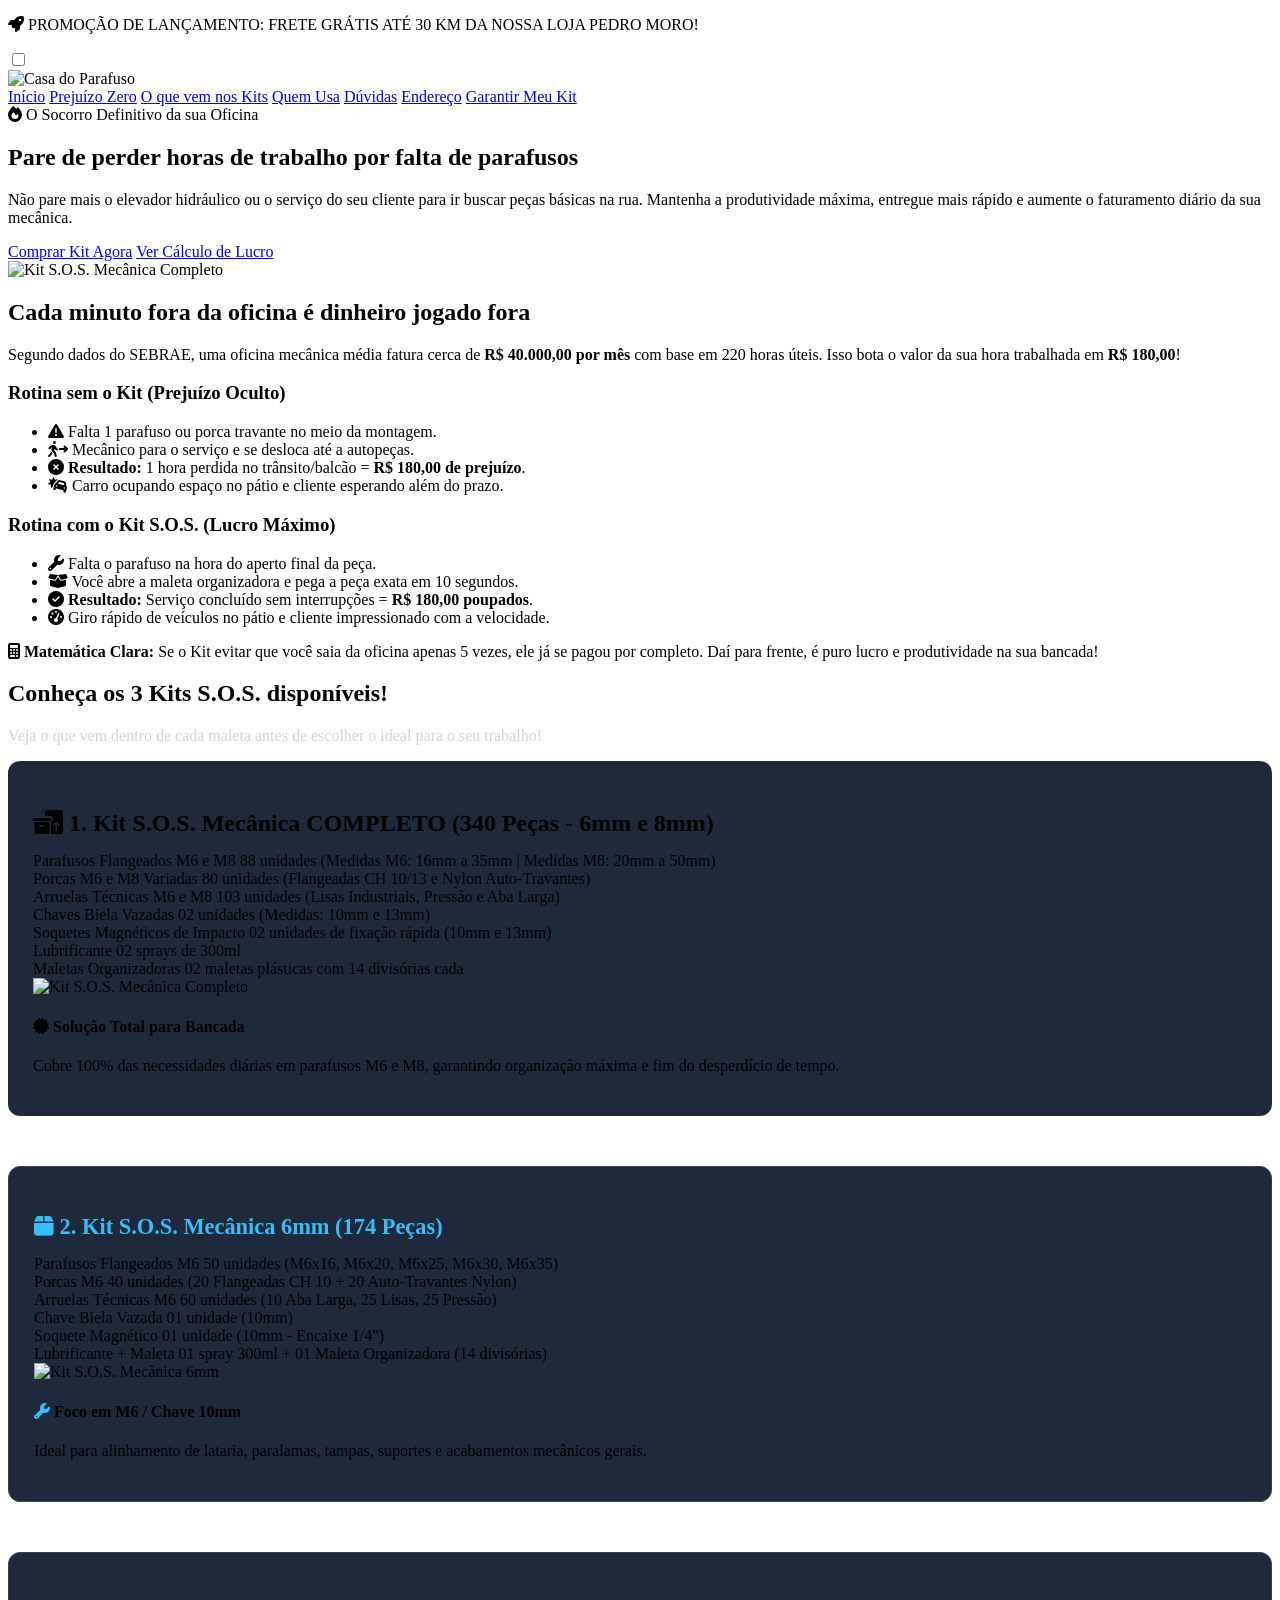
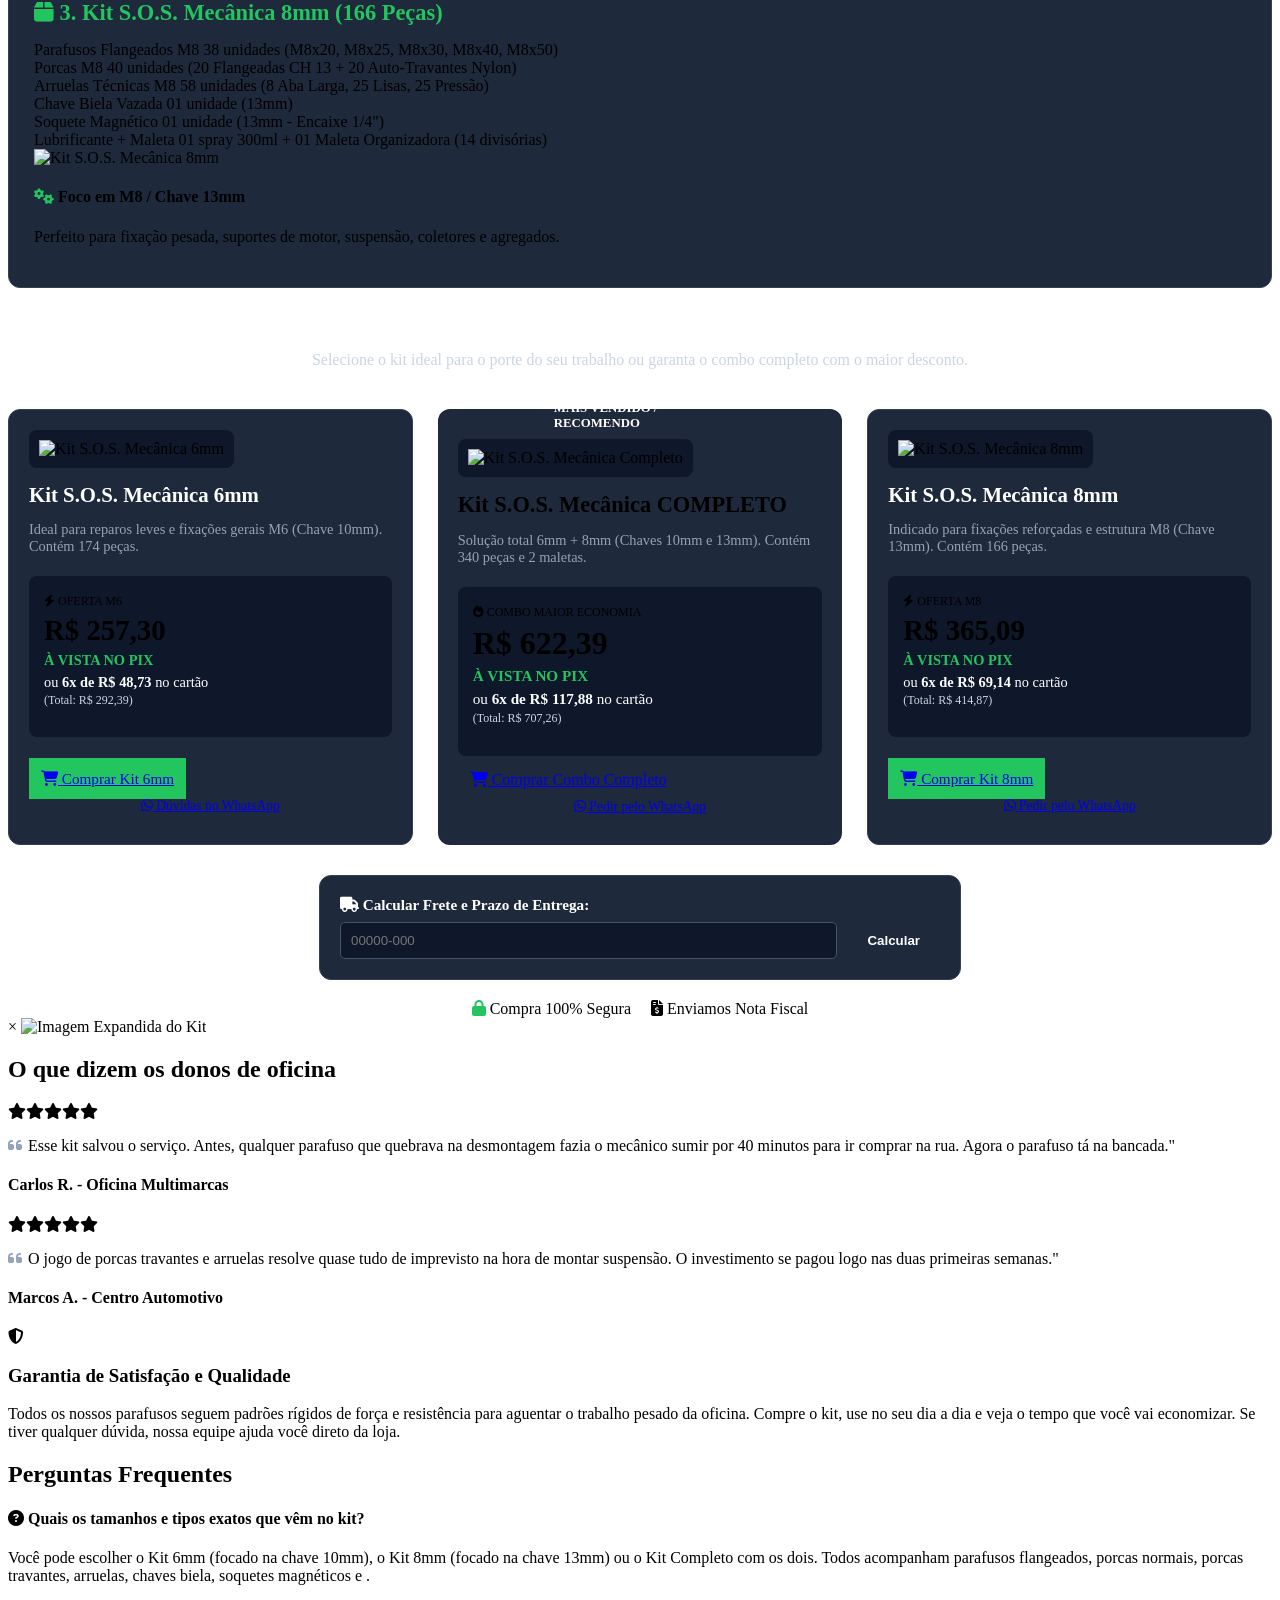
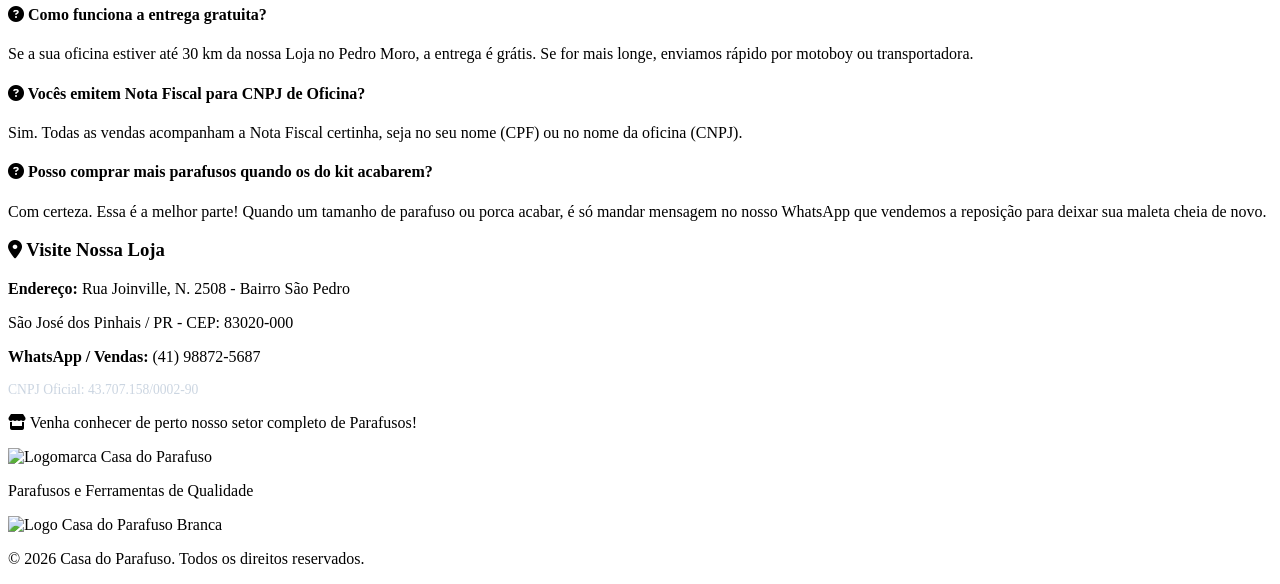
==== KIT-S.O.S/index.html @ 2a4faa76 "Add index.html for Kit S.O.S. Oficina website This commit adds a new HTML file for the Kit S.O.S. Of" ====
<!DOCTYPE html>
<html lang="pt-BR">
<head>
    <meta charset="UTF-8">
    <meta name="viewport" content="width=device-width, initial-scale=1.0">
    <title>Kit S.O.S. Oficina - Casa do Parafuso</title>
    <link rel="stylesheet" href="style.css">
    <link rel="stylesheet" href="https://cdnjs.cloudflare.com/ajax/libs/font-awesome/6.4.0/css/all.min.css">
</head>
<body>

    <div class="top-bar">
        <p><i class="fa-solid fa-rocket"></i> PROMOÇÃO DE LANÇAMENTO: FRETE GRÁTIS ATÉ 30 KM DA NOSSA LOJA PEDRO MORO!</p>
    </div>

    <header class="header">
        <div class="container header-content">
            <input type="checkbox" id="menu-toggle" class="menu-checkbox">
            
            <label for="menu-toggle" class="menu-hamburger">
                <span></span>
                <span></span>
                <span></span>
            </label>

            <div class="logo">
                <img src="CDP-LOGO2.png" alt="Casa do Parafuso">
            </div>

            <nav class="nav">
                <a href="#inicio">Início</a>
                <a href="#calculo">Prejuízo Zero</a>
                <a href="#conteudo">O que vem nos Kits</a>
                <a href="#depoimentos">Quem Usa</a>
                <a href="#faq">Dúvidas</a>
                <a href="#contato">Endereço</a>
                <a href="#produto" class="btn-header">Garantir Meu Kit</a>
            </nav>
        </div>
    </header>

    <section id="inicio" class="hero">
        <div class="container hero-content">
            <div class="hero-text">
                <span class="badge-urgente"><i class="fa-solid fa-fire"></i> O Socorro Definitivo da sua Oficina</span>
                <h1>Pare de perder horas de trabalho por falta de <span>parafusos</span></h1>
                <p>Não pare mais o elevador hidráulico ou o serviço do seu cliente para ir buscar peças básicas na rua. Mantenha a produtividade máxima, entregue mais rápido e aumente o faturamento diário da sua mecânica.</p>
                <div class="hero-buttons">
                    <a href="#produto" class="btn-cta">Comprar Kit Agora</a>
                    <a href="#calculo" class="btn-secondary">Ver Cálculo de Lucro</a>
                </div>
            </div>
            <div class="hero-image">
                <img src="KIT-COMPLETO.png" alt="Kit S.O.S. Mecânica Completo">
            </div>
        </div>
    </section>

    <section id="calculo" class="prejuizo-section">
        <div class="container">
            <h2 class="section-title-light">Cada minuto fora da oficina é dinheiro jogado fora</h2>
            <p class="section-subtitle">Segundo dados do SEBRAE, uma oficina mecânica média fatura cerca de <strong>R$ 40.000,00 por mês</strong> com base em 220 horas úteis. Isso bota o valor da sua hora trabalhada em <strong>R$ 180,00</strong>!</p>
            
            <div class="prejuizo-grid">
                <div class="prejuizo-card alert">
                    <h3>Rotina sem o Kit (Prejuízo Oculto)</h3>
                    <ul>
                        <li><i class="fa-solid fa-triangle-exclamation"></i> Falta 1 parafuso ou porca travante no meio da montagem.</li>
                        <li><i class="fa-solid fa-person-walking-arrow-right"></i> Mecânico para o serviço e se desloca até a autopeças.</li>
                        <li><i class="fa-solid fa-circle-xmark"></i> <strong>Resultado:</strong> 1 hora perdida no trânsito/balcão = <strong>R$ 180,00 de prejuízo</strong>.</li>
                        <li><i class="fa-solid fa-car-burst"></i> Carro ocupando espaço no pátio e cliente esperando além do prazo.</li>
                    </ul>
                </div>
                <div class="prejuizo-card sucesso">
                    <h3>Rotina com o Kit S.O.S. (Lucro Máximo)</h3>
                    <ul>
                        <li><i class="fa-solid fa-wrench"></i> Falta o parafuso na hora do aperto final da peça.</li>
                        <li><i class="fa-solid fa-box-open"></i> Você abre a maleta organizadora e pega a peça exata em 10 segundos.</li>
                        <li><i class="fa-solid fa-circle-check"></i> <strong>Resultado:</strong> Serviço concluído sem interrupções = <strong>R$ 180,00 poupados</strong>.</li>
                        <li><i class="fa-solid fa-gauge-high"></i> Giro rápido de veículos no pátio e cliente impressionado com a velocidade.</li>
                    </ul>
                </div>
            </div>
            <div class="conclusao-box">
                <p><i class="fa-solid fa-calculator"></i> <strong>Matemática Clara:</strong> Se o Kit evitar que você saia da oficina apenas 5 vezes, ele já se pagou por completo. Daí para frente, é puro lucro e produtividade na sua bancada!</p>
            </div>
        </div>
    </section>

    <!-- SEÇÃO O QUE VEM NOS KITS (DIVIDIDA NOS 3 KITS) -->
    <section id="conteudo" class="conteudo-section">
        <div class="container">
            <h2 class="section-title">Conheça os 3 Kits S.O.S. disponíveis!</h2>
            <p class="section-subtitle" style="color: #cbd5e1;">Veja o que vem dentro de cada maleta antes de escolher o ideal para o seu trabalho!</p>

            <!-- 1. KIT COMPLETO -->
            <div class="conteudo-block" style="margin-bottom: 50px; background: #1e293b; padding: 25px; border-radius: 12px; border: 2px solid var(--laranja-cdp);">
                <h3 style="color: var(--laranja-cdp); font-size: 1.5rem; margin-bottom: 15px;"><i class="fa-solid fa-boxes-packing"></i> 1. Kit S.O.S. Mecânica COMPLETO (340 Peças - 6mm e 8mm)</h3>
                <div class="conteudo-grid">
                    <div class="conteudo-lista">
                        <div class="item-linha"><span>Parafusos Flangeados M6 e M8</span> <span>88 unidades (Medidas M6: 16mm a 35mm | Medidas M8: 20mm a 50mm)</span></div>
                        <div class="item-linha"><span>Porcas M6 e M8 Variadas</span> <span>80 unidades (Flangeadas CH 10/13 e Nylon Auto-Travantes)</span></div>
                        <div class="item-linha"><span>Arruelas Técnicas M6 e M8</span> <span>103 unidades (Lisas Industriais, Pressão e Aba Larga)</span></div>
                        <div class="item-linha"><span>Chaves Biela Vazadas</span> <span>02 unidades (Medidas: 10mm e 13mm)</span></div>
                        <div class="item-linha"><span>Soquetes Magnéticos de Impacto</span> <span>02 unidades de fixação rápida (10mm e 13mm)</span></div>
                        <div class="item-linha"><span>Lubrificante </span> <span>02 sprays de 300ml</span></div>
                        <div class="item-linha"><span>Maletas Organizadoras</span> <span>02 maletas plásticas com 14 divisórias cada</span></div>
                    </div>
                    <div class="conteudo-foco">
                        <img src="KIT-COMPLETO.png" alt="Kit S.O.S. Mecânica Completo">
                        <div class="foco-texto">
                            <h4><i class="fa-solid fa-certificate" style="color: var(--laranja-cdp);"></i> Solução Total para Bancada</h4>
                            <p>Cobre 100% das necessidades diárias em parafusos M6 e M8, garantindo organização máxima e fim do desperdício de tempo.</p>
                        </div>
                    </div>
                </div>
            </div>

            <!-- 2. KIT 6MM -->
            <div class="conteudo-block" style="margin-bottom: 50px; background: #1e293b; padding: 25px; border-radius: 12px; border: 1px solid #334155;">
                <h3 style="color: #38bdf8; font-size: 1.4rem; margin-bottom: 15px;"><i class="fa-solid fa-box"></i> 2. Kit S.O.S. Mecânica 6mm (174 Peças)</h3>
                <div class="conteudo-grid">
                    <div class="conteudo-lista">
                        <div class="item-linha"><span>Parafusos Flangeados M6</span> <span>50 unidades (M6x16, M6x20, M6x25, M6x30, M6x35)</span></div>
                        <div class="item-linha"><span>Porcas M6</span> <span>40 unidades (20 Flangeadas CH 10 + 20 Auto-Travantes Nylon)</span></div>
                        <div class="item-linha"><span>Arruelas Técnicas M6</span> <span>60 unidades (10 Aba Larga, 25 Lisas, 25 Pressão)</span></div>
                        <div class="item-linha"><span>Chave Biela Vazada</span> <span>01 unidade (10mm)</span></div>
                        <div class="item-linha"><span>Soquete Magnético</span> <span>01 unidade (10mm - Encaixe 1/4")</span></div>
                        <div class="item-linha"><span> Lubrificante + Maleta</span> <span>01 spray 300ml + 01 Maleta Organizadora (14 divisórias)</span></div>
                    </div>
                    <div class="conteudo-foco">
                        <img src="KIT-MALETA-V.png" alt="Kit S.O.S. Mecânica 6mm">
                        <div class="foco-texto">
                            <h4><i class="fa-solid fa-wrench" style="color: #38bdf8;"></i> Foco em M6 / Chave 10mm</h4>
                            <p>Ideal para alinhamento de lataria, paralamas, tampas, suportes e acabamentos mecânicos gerais.</p>
                        </div>
                    </div>
                </div>
            </div>

            <!-- 3. KIT 8MM -->
            <div class="conteudo-block" style="background: #1e293b; padding: 25px; border-radius: 12px; border: 1px solid #334155;">
                <h3 style="color: #22c55e; font-size: 1.4rem; margin-bottom: 15px;"><i class="fa-solid fa-box"></i> 3. Kit S.O.S. Mecânica 8mm (166 Peças)</h3>
                <div class="conteudo-grid">
                    <div class="conteudo-lista">
                        <div class="item-linha"><span>Parafusos Flangeados M8</span> <span>38 unidades (M8x20, M8x25, M8x30, M8x40, M8x50)</span></div>
                        <div class="item-linha"><span>Porcas M8</span> <span>40 unidades (20 Flangeadas CH 13 + 20 Auto-Travantes Nylon)</span></div>
                        <div class="item-linha"><span>Arruelas Técnicas M8</span> <span>58 unidades (8 Aba Larga, 25 Lisas, 25 Pressão)</span></div>
                        <div class="item-linha"><span>Chave Biela Vazada</span> <span>01 unidade (13mm)</span></div>
                        <div class="item-linha"><span>Soquete Magnético</span> <span>01 unidade (13mm - Encaixe 1/4")</span></div>
                        <div class="item-linha"><span> Lubrificante + Maleta</span> <span>01 spray 300ml + 01 Maleta Organizadora (14 divisórias)</span></div>
                    </div>
                    <div class="conteudo-foco">
                        <img src="KIT-MALETA-A.png" alt="Kit S.O.S. Mecânica 8mm">
                        <div class="foco-texto">
                            <h4><i class="fa-solid fa-gears" style="color: #22c55e;"></i> Foco em M8 / Chave 13mm</h4>
                            <p>Perfeito para fixação pesada, suportes de motor, suspensão, coletores e agregados.</p>
                        </div>
                    </div>
                </div>
            </div>

        </div>
    </section>

    <!-- SEÇÃO DE PRODUTOS E COMPRA DOS 3 KITS -->
    <section id="produto" class="product-section">
        <div class="container">
            <h2 class="section-title" style="color: #ffffff; text-align: center; margin-bottom: 10px;">Escolha a opção ideal para sua oficina</h2>
            <p class="section-subtitle" style="text-align: center; margin-bottom: 40px; color: #cbd5e1;">Selecione o kit ideal para o porte do seu trabalho ou garanta o combo completo com o maior desconto.</p>

            <div style="display: grid; grid-template-columns: repeat(auto-fit, minmax(300px, 1fr)); gap: 25px;">

                <!-- CARD 1: KIT 6MM -->
                <div style="background: #1e293b; border-radius: 12px; padding: 20px; border: 1px solid #334155; display: flex; flex-direction: column; justify-content: space-between;">
                    <div>
                        <img src="KIT-MALETA-V.png" alt="Kit S.O.S. Mecânica 6mm" style="width: 100%; height: 200px; object-fit: contain; background: #0f172a; border-radius: 8px; padding: 10px;">
                        <h3 style="color: #ffffff; font-size: 1.3rem; margin: 15px 0 5px 0;">Kit S.O.S. Mecânica 6mm</h3>
                        <p style="color: #94a3b8; font-size: 0.9rem; min-height: 40px;">Ideal para reparos leves e fixações gerais M6 (Chave 10mm). Contém 174 peças.</p>
                        
                        <div class="price-box" style="margin: 15px 0; padding: 15px; background: #0f172a; border-radius: 8px;">
                            <span class="discount-badge" style="font-size: 0.75rem;"><i class="fa-solid fa-bolt"></i> OFERTA M6</span>
                            <h3 class="price-value" style="font-size: 1.8rem; margin: 5px 0;">R$ 257,30</h3>
                            <p style="color: #22c55e; font-size: 0.9rem; font-weight: bold; margin: 0;">À VISTA NO PIX</p>
                            <p style="font-size: 0.9rem; color: #ffffff; margin-top: 5px;">
                                ou <strong>6x de R$ 48,73</strong> no cartão<br>
                                <span style="font-size: 0.75rem; color: #cbd5e1;">(Total: R$ 292,39)</span>
                            </p>
                        </div>
                    </div>
                    <div>
                        <a href="https://casa-do-parafuso4.pay.yampi.com.br/r/NW1XDI882B" class="btn-cta buy-btn" style="width: 100%; text-align: center; padding: 12px; background: #22c55e; margin-bottom: 8px; font-size: 0.95rem;"><i class="fa-solid fa-cart-shopping"></i> Comprar Kit 6mm</a>
                        <a href="https://wa.me/5541988725687?text=Quero%20comprar%20o%20Kit%20S.O.S%20Mecanica%206mm" target="_blank" class="btn-secondary" style="display: block; text-align: center; padding: 10px; font-size: 0.85rem;"><i class="fa-brands fa-whatsapp"></i> Dúvidas no WhatsApp</a>
                    </div>
                </div>

                <!-- CARD 2: KIT COMPLETO (DESTAQUE) -->
                <div style="background: #1e293b; border-radius: 12px; padding: 20px; border: 2px solid var(--laranja-cdp); display: flex; flex-direction: column; justify-content: space-between; position: relative;">
                    <div style="position: absolute; top: -12px; left: 50%; transform: translateX(-50%); background: var(--laranja-cdp); color: white; padding: 4px 15px; border-radius: 20px; font-weight: bold; font-size: 0.8rem; text-transform: uppercase;">
                        Mais Vendido / Recomendo
                    </div>
                    <div>
                        <img src="KIT-COMPLETO.png" alt="Kit S.O.S. Mecânica Completo" style="width: 100%; height: 200px; object-fit: contain; background: #0f172a; border-radius: 8px; padding: 10px; margin-top: 10px;">
                        <h3 style="color: var(--laranja-cdp); font-size: 1.4rem; margin: 15px 0 5px 0;">Kit S.O.S. Mecânica COMPLETO</h3>
                        <p style="color: #94a3b8; font-size: 0.9rem; min-height: 40px;">Solução total 6mm + 8mm (Chaves 10mm e 13mm). Contém 340 peças e 2 maletas.</p>
                        
                        <div class="price-box" style="margin: 15px 0; padding: 15px; background: #0f172a; border-radius: 8px; border: 1px solid var(--laranja-cdp);">
                            <span class="discount-badge" style="font-size: 0.75rem;"><i class="fa-solid fa-fire"></i> COMBO MAIOR ECONOMIA</span>
                            <h3 class="price-value" style="font-size: 2rem; margin: 5px 0; color: var(--laranja-cdp);">R$ 622,39</h3>
                            <p style="color: #22c55e; font-size: 0.95rem; font-weight: bold; margin: 0;">À VISTA NO PIX</p>
                            <p style="font-size: 0.95rem; color: #ffffff; margin-top: 5px;">
                                ou <strong>6x de R$ 117,88</strong> no cartão<br>
                                <span style="font-size: 0.75rem; color: #cbd5e1;">(Total: R$ 707,26)</span>
                            </p>
                        </div>
                    </div>
                    <div>
                        <a href="https://casa-do-parafuso4.pay.yampi.com.br/r/OCC0ACSQY6" class="btn-cta buy-btn" style="width: 100%; text-align: center; padding: 12px; background: var(--laranja-cdp); margin-bottom: 8px; font-size: 1rem;"><i class="fa-solid fa-cart-shopping"></i> Comprar Combo Completo</a>
                        <a href="https://wa.me/5541988725687?text=Quero%20comprar%20o%20Kit%20S.O.S%20Mecanica%20Completo" target="_blank" class="btn-secondary" style="display: block; text-align: center; padding: 10px; font-size: 0.85rem;"><i class="fa-brands fa-whatsapp"></i> Pedir pelo WhatsApp</a>
                    </div>
                </div>

                <!-- CARD 3: KIT 8MM -->
                <div style="background: #1e293b; border-radius: 12px; padding: 20px; border: 1px solid #334155; display: flex; flex-direction: column; justify-content: space-between;">
                    <div>
                        <img src="KIT-MALETA-A.png" alt="Kit S.O.S. Mecânica 8mm" style="width: 100%; height: 200px; object-fit: contain; background: #0f172a; border-radius: 8px; padding: 10px;">
                        <h3 style="color: #ffffff; font-size: 1.3rem; margin: 15px 0 5px 0;">Kit S.O.S. Mecânica 8mm</h3>
                        <p style="color: #94a3b8; font-size: 0.9rem; min-height: 40px;">Indicado para fixações reforçadas e estrutura M8 (Chave 13mm). Contém 166 peças.</p>
                        
                        <div class="price-box" style="margin: 15px 0; padding: 15px; background: #0f172a; border-radius: 8px;">
                            <span class="discount-badge" style="font-size: 0.75rem;"><i class="fa-solid fa-bolt"></i> OFERTA M8</span>
                            <h3 class="price-value" style="font-size: 1.8rem; margin: 5px 0;">R$ 365,09</h3>
                            <p style="color: #22c55e; font-size: 0.9rem; font-weight: bold; margin: 0;">À VISTA NO PIX</p>
                            <p style="font-size: 0.9rem; color: #ffffff; margin-top: 5px;">
                                ou <strong>6x de R$ 69,14</strong> no cartão<br>
                                <span style="font-size: 0.75rem; color: #cbd5e1;">(Total: R$ 414,87)</span>
                            </p>
                        </div>
                    </div>
                    <div>
                        <a href="https://casa-do-parafuso4.pay.yampi.com.br/r/EXDHJG25ZQ" class="btn-cta buy-btn" style="width: 100%; text-align: center; padding: 12px; background: #22c55e; margin-bottom: 8px; font-size: 0.95rem;"><i class="fa-solid fa-cart-shopping"></i> Comprar Kit 8mm</a>
                        <a href="https://wa.me/5541988725687?text=Quero%20comprar%20o%20Kit%20S.O.S%20Mecanica%208mm" target="_blank" class="btn-secondary" style="display: block; text-align: center; padding: 10px; font-size: 0.85rem;"><i class="fa-brands fa-whatsapp"></i> Pedir pelo WhatsApp</a>
                    </div>
                </div>

            </div>

            <!-- CÁLCULO DE CEP DEPOIS DAS OPÇÕES -->
            <div class="shipping-calculator" style="background: #1e293b; padding: 20px; border-radius: 12px; margin-top: 30px; border: 1px solid #334155; max-width: 600px; margin-left: auto; margin-right: auto;">
                <label for="cep-input" style="color: #ffffff; display: block; margin-bottom: 8px; font-weight: bold; font-size: 0.95rem;">
                    <i class="fa-solid fa-truck" style="color: var(--laranja-cdp);"></i> Calcular Frete e Prazo de Entrega:
                </label>
                <div style="display: flex; gap: 10px;">
                    <input type="text" id="cep-input" placeholder="00000-000" maxlength="9" style="flex: 1; padding: 10px; border-radius: 5px; border: 1px solid #475569; background: #0f172a; color: white;">
                    <button onclick="calcularFrete()" style="background: var(--laranja-cdp); color: white; border: none; padding: 10px 20px; border-radius: 5px; cursor: pointer; font-weight: bold;">Calcular</button>
                </div>
                <div id="shipping-result" style="margin-top: 10px; font-size: 0.9rem; color: #cbd5e1; display: none;"></div>
            </div>

            <div class="seguranca-icones" style="margin-top: 20px; text-align: center; display: flex; justify-content: center; gap: 20px;">
                <span><i class="fa-solid fa-lock" style="color: #22c55e;"></i> Compra 100% Segura</span>
                <span><i class="fa-solid fa-file-invoice-dollar" style="color: var(--laranja-cdp);"></i> Enviamos Nota Fiscal</span>
            </div>
        </div>
    </section>

    <div id="zoom-modal" class="zoom-modal" onclick="fecharZoom()">
        <span class="zoom-close" onclick="fecharZoom()">&times;</span>
        <img class="zoom-content" id="foto-expandida" alt="Imagem Expandida do Kit">
    </div>

    <section id="depoimentos" class="depoimentos-section">
        <div class="container">
            <h2 class="section-title" style="color: var(--azul-cdp);">O que dizem os donos de oficina</h2>
            <div class="depoimentos-grid">
                <div class="depoimento-card">
                    <div class="estrelas-review">
                        <i class="fa-solid fa-star"></i><i class="fa-solid fa-star"></i><i class="fa-solid fa-star"></i><i class="fa-solid fa-star"></i><i class="fa-solid fa-star"></i>
                    </div>
                    <p><i class="fa-solid fa-quote-left" style="color: #94a3b8; margin-right: 5px;"></i>Esse kit salvou o serviço. Antes, qualquer parafuso que quebrava na desmontagem fazia o mecânico sumir por 40 minutos para ir comprar na rua. Agora o parafuso tá na bancada."</p>
                    <h4>Carlos R. - Oficina Multimarcas</h4>
                </div>
                <div class="depoimento-card">
                    <div class="estrelas-review">
                        <i class="fa-solid fa-star"></i><i class="fa-solid fa-star"></i><i class="fa-solid fa-star"></i><i class="fa-solid fa-star"></i><i class="fa-solid fa-star"></i>
                    </div>
                    <p><i class="fa-solid fa-quote-left" style="color: #94a3b8; margin-right: 5px;"></i>O jogo de porcas travantes e arruelas resolve quase tudo de imprevisto na hora de montar suspensão. O investimento se pagou logo nas duas primeiras semanas."</p>
                    <h4>Marcos A. - Centro Automotivo</h4>
                </div>
            </div>
        </div>
    </section>

    <section class="garantia-section">
        <div class="container garantia-box">
            <div class="garantia-badge"><i class="fa-solid fa-shield-halved" style="color: var(--laranja-cdp);"></i></div>
            <div class="garantia-texto">
                <h3>Garantia de Satisfação e Qualidade</h3>
                <p>Todos os nossos parafusos seguem padrões rígidos de força e resistência para aguentar o trabalho pesado da oficina. Compre o kit, use no seu dia a dia e veja o tempo que você vai economizar. Se tiver qualquer dúvida, nossa equipe ajuda você direto da loja.</p>
            </div>
        </div>
    </section>

    <section id="faq" class="faq-section">
        <div class="container">
            <h2 class="section-title" style="color: var(--azul-cdp);">Perguntas Frequentes</h2>
            <div class="faq-grid">
                <div class="faq-item">
                    <h4><i class="fa-solid fa-circle-question" style="color: var(--laranja-cdp);"></i> Quais os tamanhos e tipos exatos que vêm no kit?</h4>
                    <p>Você pode escolher o Kit 6mm (focado na chave 10mm), o Kit 8mm (focado na chave 13mm) ou o Kit Completo com os dois. Todos acompanham parafusos flangeados, porcas normais, porcas travantes, arruelas, chaves biela, soquetes magnéticos e .</p>
                </div>
                <div class="faq-item">
                    <h4><i class="fa-solid fa-circle-question" style="color: var(--laranja-cdp);"></i> Como funciona a entrega gratuita?</h4>
                    <p>Se a sua oficina estiver até 30 km da nossa Loja no Pedro Moro, a entrega é grátis. Se for mais longe, enviamos rápido por motoboy ou transportadora.</p>
                </div>
                <div class="faq-item">
                    <h4><i class="fa-solid fa-circle-question" style="color: var(--laranja-cdp);"></i> Vocês emitem Nota Fiscal para CNPJ de Oficina?</h4>
                    <p>Sim. Todas as vendas acompanham a Nota Fiscal certinha, seja no seu nome (CPF) ou no nome da oficina (CNPJ).</p>
                </div>
                <div class="faq-item">
                    <h4><i class="fa-solid fa-circle-question" style="color: var(--laranja-cdp);"></i> Posso comprar mais parafusos quando os do kit acabarem?</h4>
                    <p>Com certeza. Essa é a melhor parte! Quando um tamanho de parafuso ou porca acabar, é só mandar mensagem no nosso WhatsApp que vendemos a reposição para deixar sua maleta cheia de novo.</p>
                </div>
            </div>
        </div>
    </section>

    <section id="contato" class="contact-section">
        <div class="container contact-grid">
            <div class="contact-info">
                <h3><i class="fa-solid fa-location-dot"></i> Visite Nossa Loja</h3>
                <p><strong>Endereço:</strong> Rua Joinville, N. 2508 - Bairro São Pedro</p>
                <p>São José dos Pinhais / PR - CEP: 83020-000</p>
                <p><strong>WhatsApp / Vendas:</strong> (41) 98872-5687</p>
                <p style="font-size: 0.85rem; color: #cbd5e1; margin-top: 5px;">CNPJ Oficial: 43.707.158/0002-90</p>
                <p class="obs-entrega"><i class="fa-solid fa-store"></i> Venha conhecer de perto nosso setor completo de Parafusos!</p>
            </div>
            <div class="contact-logo-box">
                <img src="CDP-LOGO2.png" alt="Logomarca Casa do Parafuso" class="clean-logo">
                <p>Parafusos e Ferramentas de Qualidade</p>
            </div>
        </div>
    </section>

    <footer class="footer">
        <div class="container footer-content">
            <img src="CDP-LOGO-BRANCA.png" alt="Logo Casa do Parafuso Branca" class="footer-logo">
            <p>&copy; 2026 Casa do Parafuso. Todos os direitos reservados.</p>
        </div>
    </footer>

    <script>
        function abrirZoom() {
            const srcPrincipal = document.getElementById('foto-principal').src;
            document.getElementById('foto-expandida').src = srcPrincipal;
            document.getElementById('zoom-modal').style.display = "flex";
        }

        function fecharZoom() {
            document.getElementById('zoom-modal').style.display = "none";
        }

        async function calcularFrete() {
            const cep = document.getElementById('cep-input').value.replace(/\D/g, '');
            const resultado = document.getElementById('shipping-result');
            
            if (cep.length !== 8) {
                resultado.style.display = "block";
                resultado.innerHTML = "<span style='color: #ef4444;'>Por favor, digite um CEP válido com 8 números.</span>";
                return;
            }

            resultado.style.display = "block";
            resultado.innerHTML = "<i class='fa-solid fa-spinner fa-spin'></i> Verificando região...";

            try {
                const response = await fetch(`https://viacep.com.br/ws/${cep}/json/`);
                const data = await response.json();

                if (data.erro) {
                    resultado.innerHTML = "<span style='color: #ef4444;'>CEP não encontrado. Verifique os números.</span>";
                    return;
                }

                const cidade = data.localidade.toLowerCase();

                if (cidade === "são josé dos pinhais" || cidade === "curitiba") {
                    resultado.innerHTML = `<span style='color: #22c55e; font-weight: bold;'><i class='fa-solid fa-circle-check'></i> Frete Grátis!</span><br><span style='font-size: 0.85rem; color: #cbd5e1;'>Sua oficina está na nossa área de entrega rápida. Nós levamos o kit até você de carro! Combinamos o horário direto no WhatsApp.</span>`;
                } else {
                    resultado.innerHTML = `<i class='fa-solid fa-truck-ramp-box' style='color: var(--laranja-cdp);'></i> <strong>Envio via Transportadora:</strong><br><span style='font-size: 0.85rem; color: #cbd5e1;'>Disponível para ${data.localidade} - ${data.uf}. O valor do frete e o prazo oficial da Transportadora serão aplicados na tela final de pagamento.</span>`;
                }

            } catch (error) {
                resultado.innerHTML = "<span style='color: #ef4444;'>Erro ao conectar com o serviço de CEP. Tente novamente.</span>";
            }
        }
    </script>
</body>
</html>
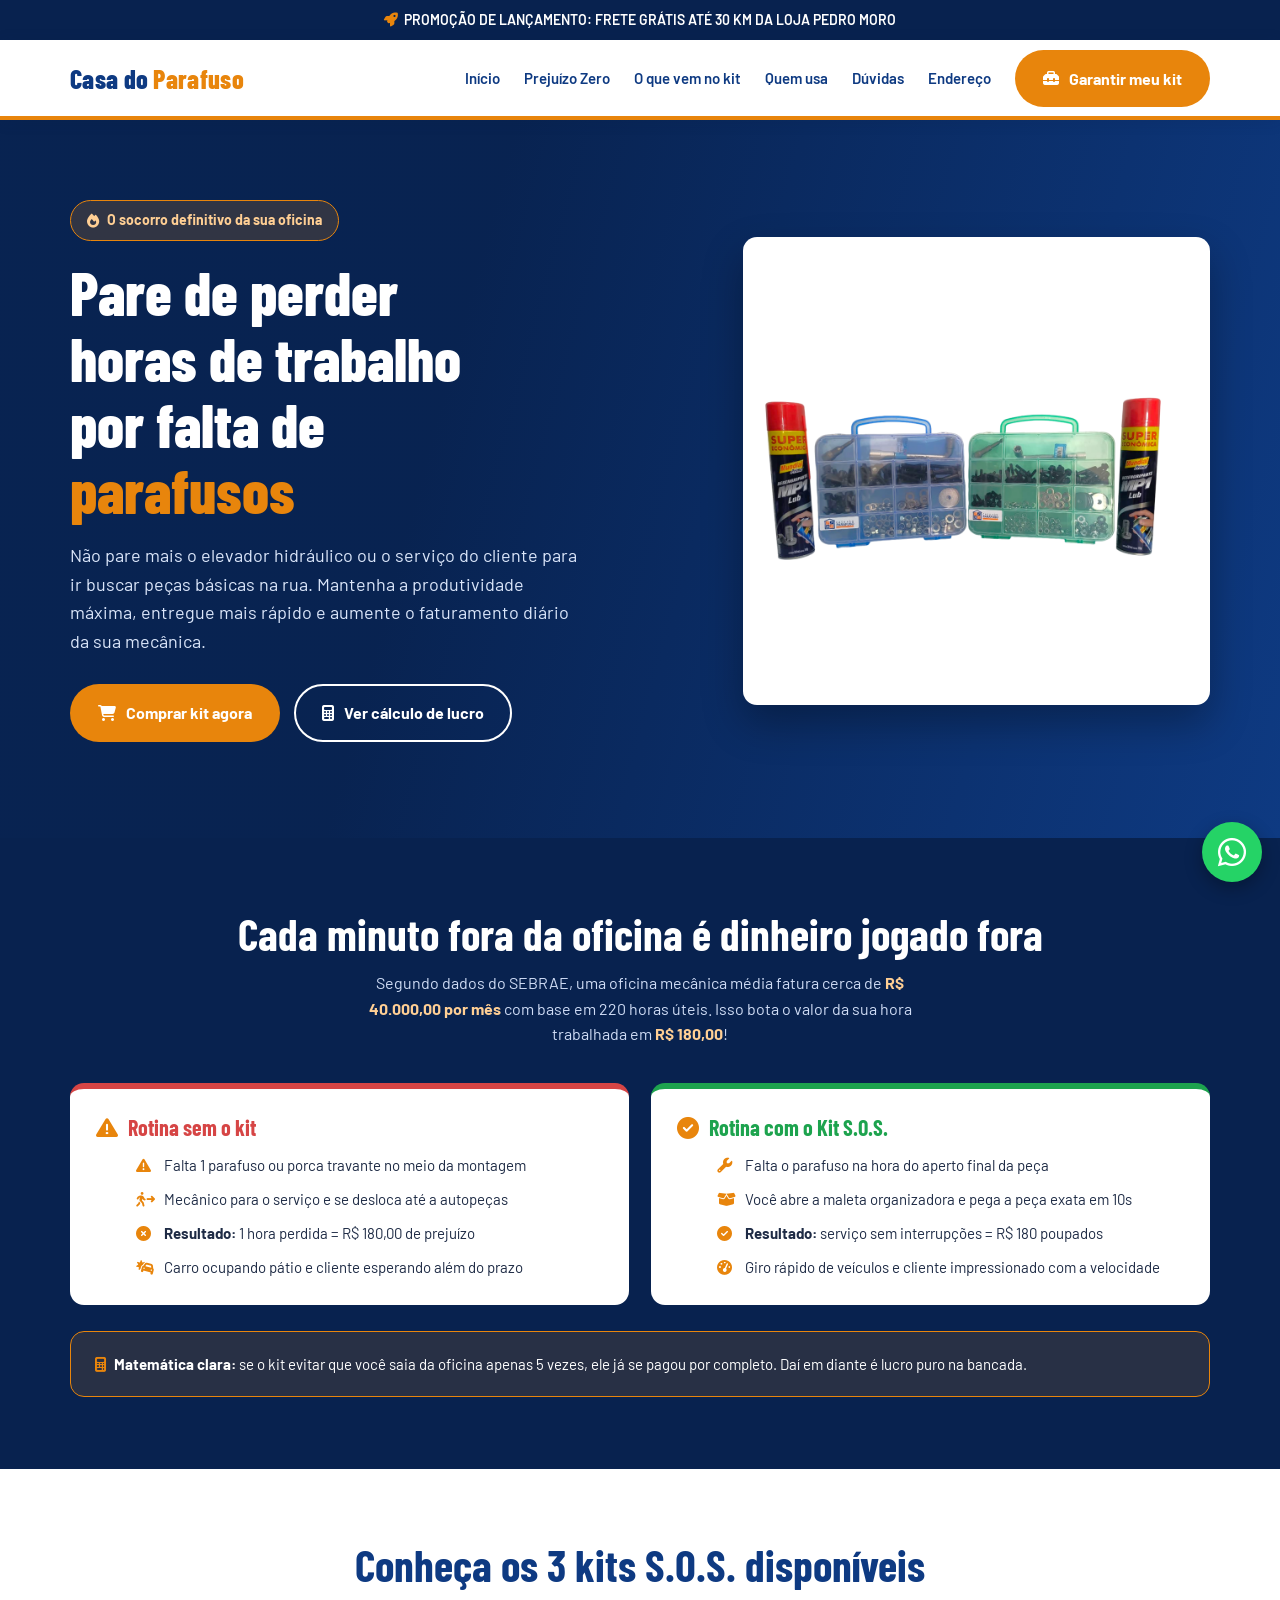
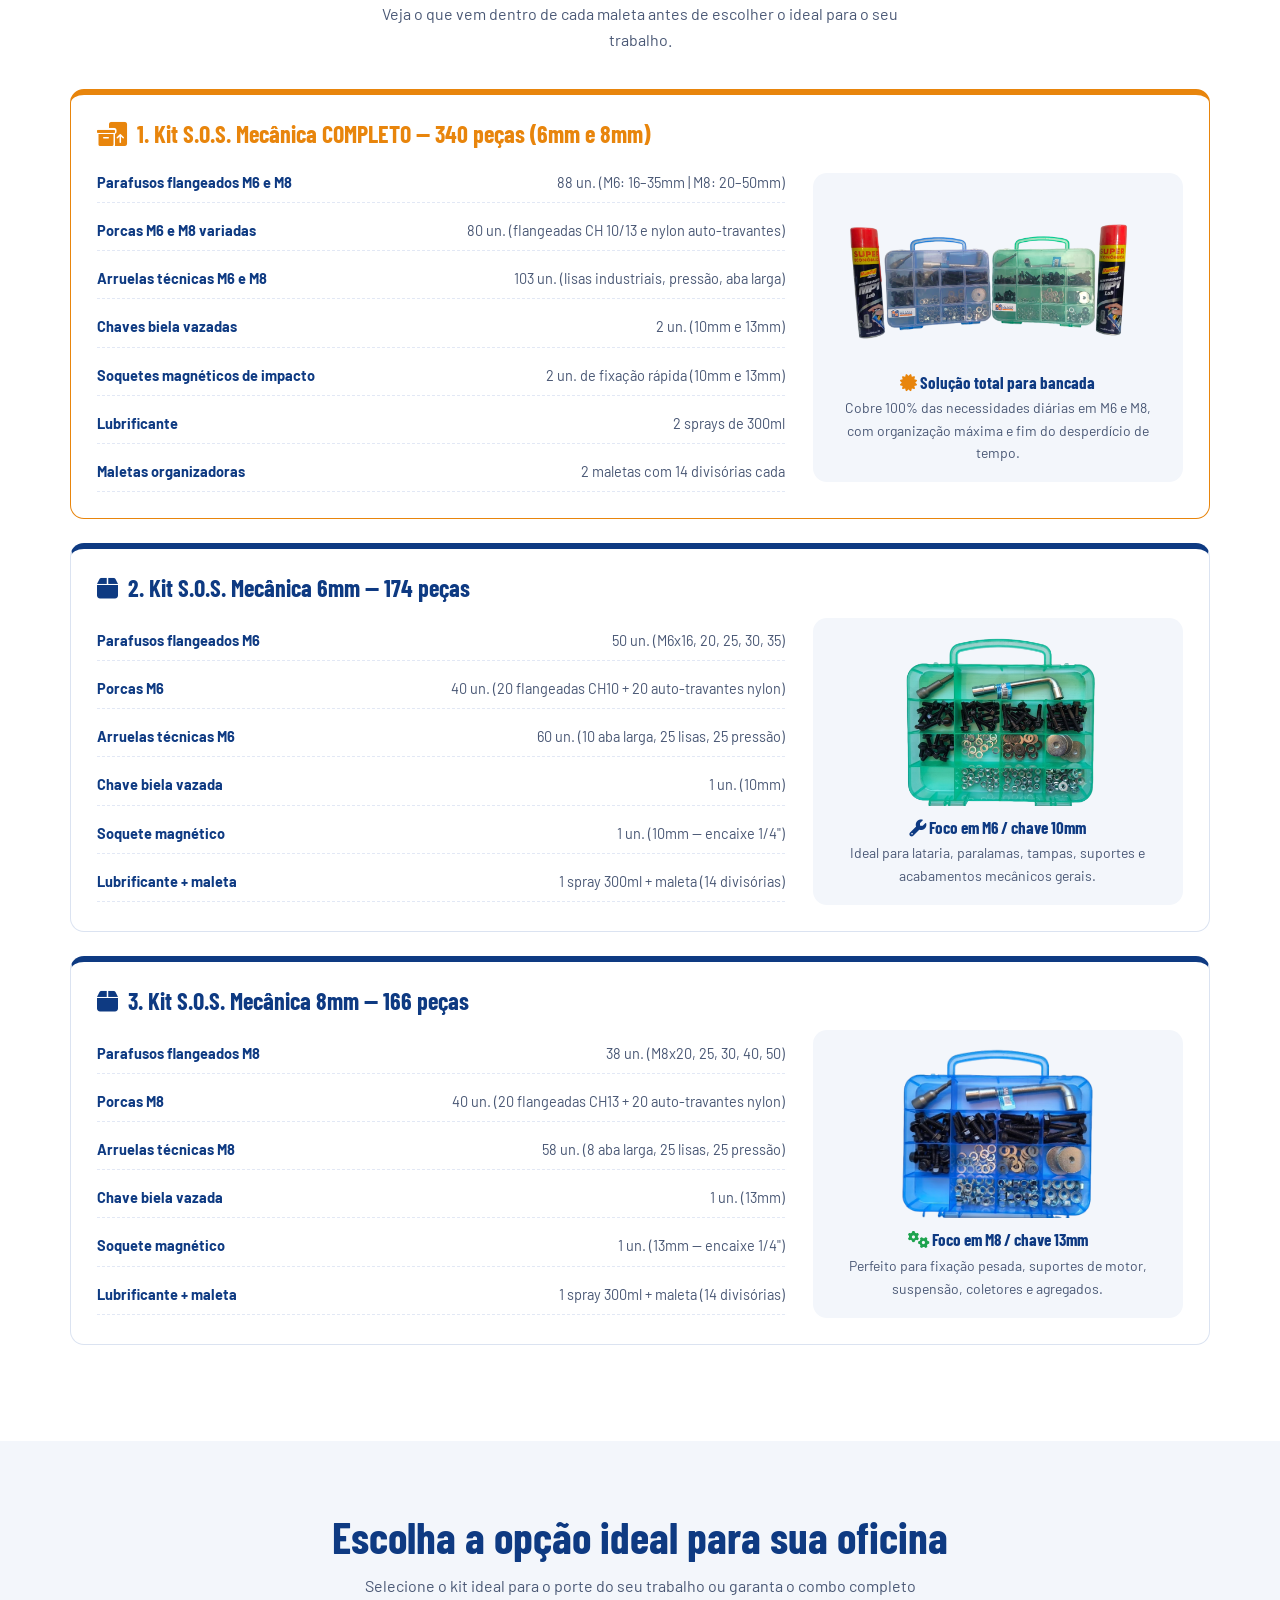
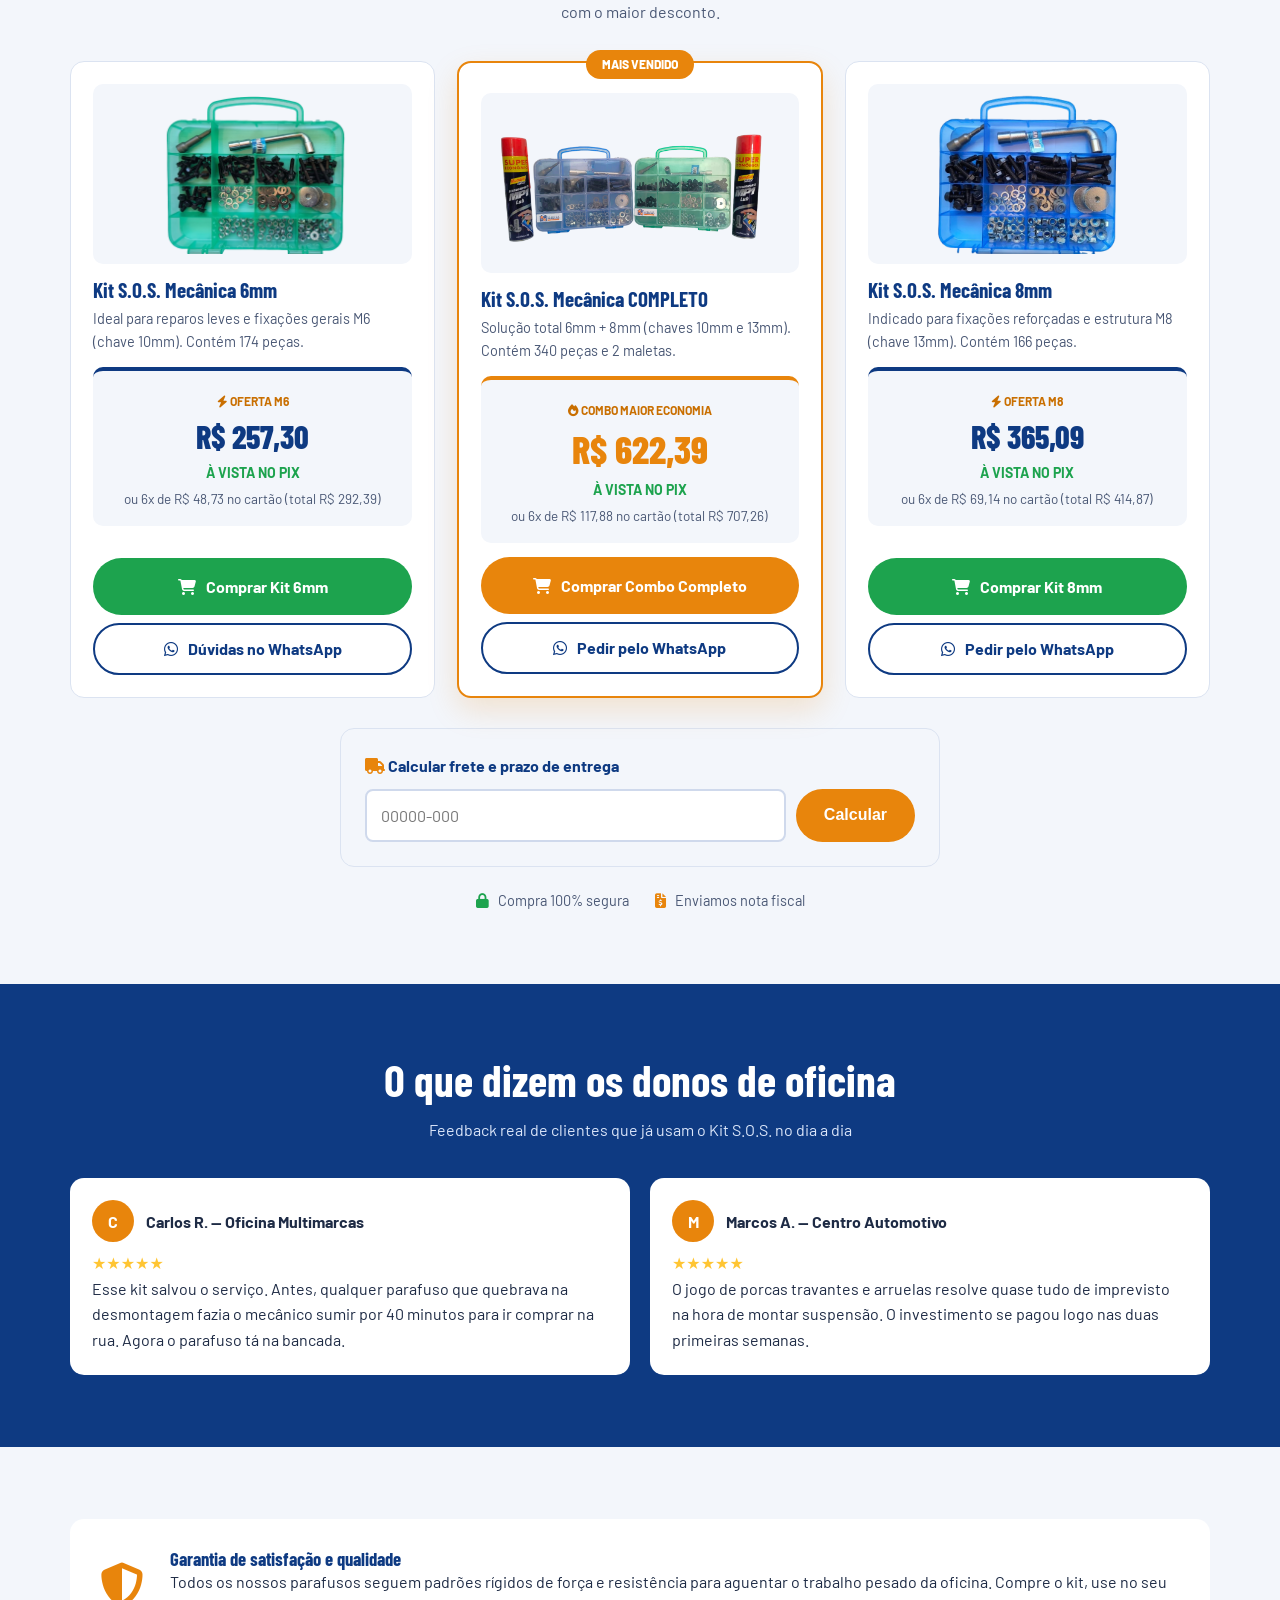
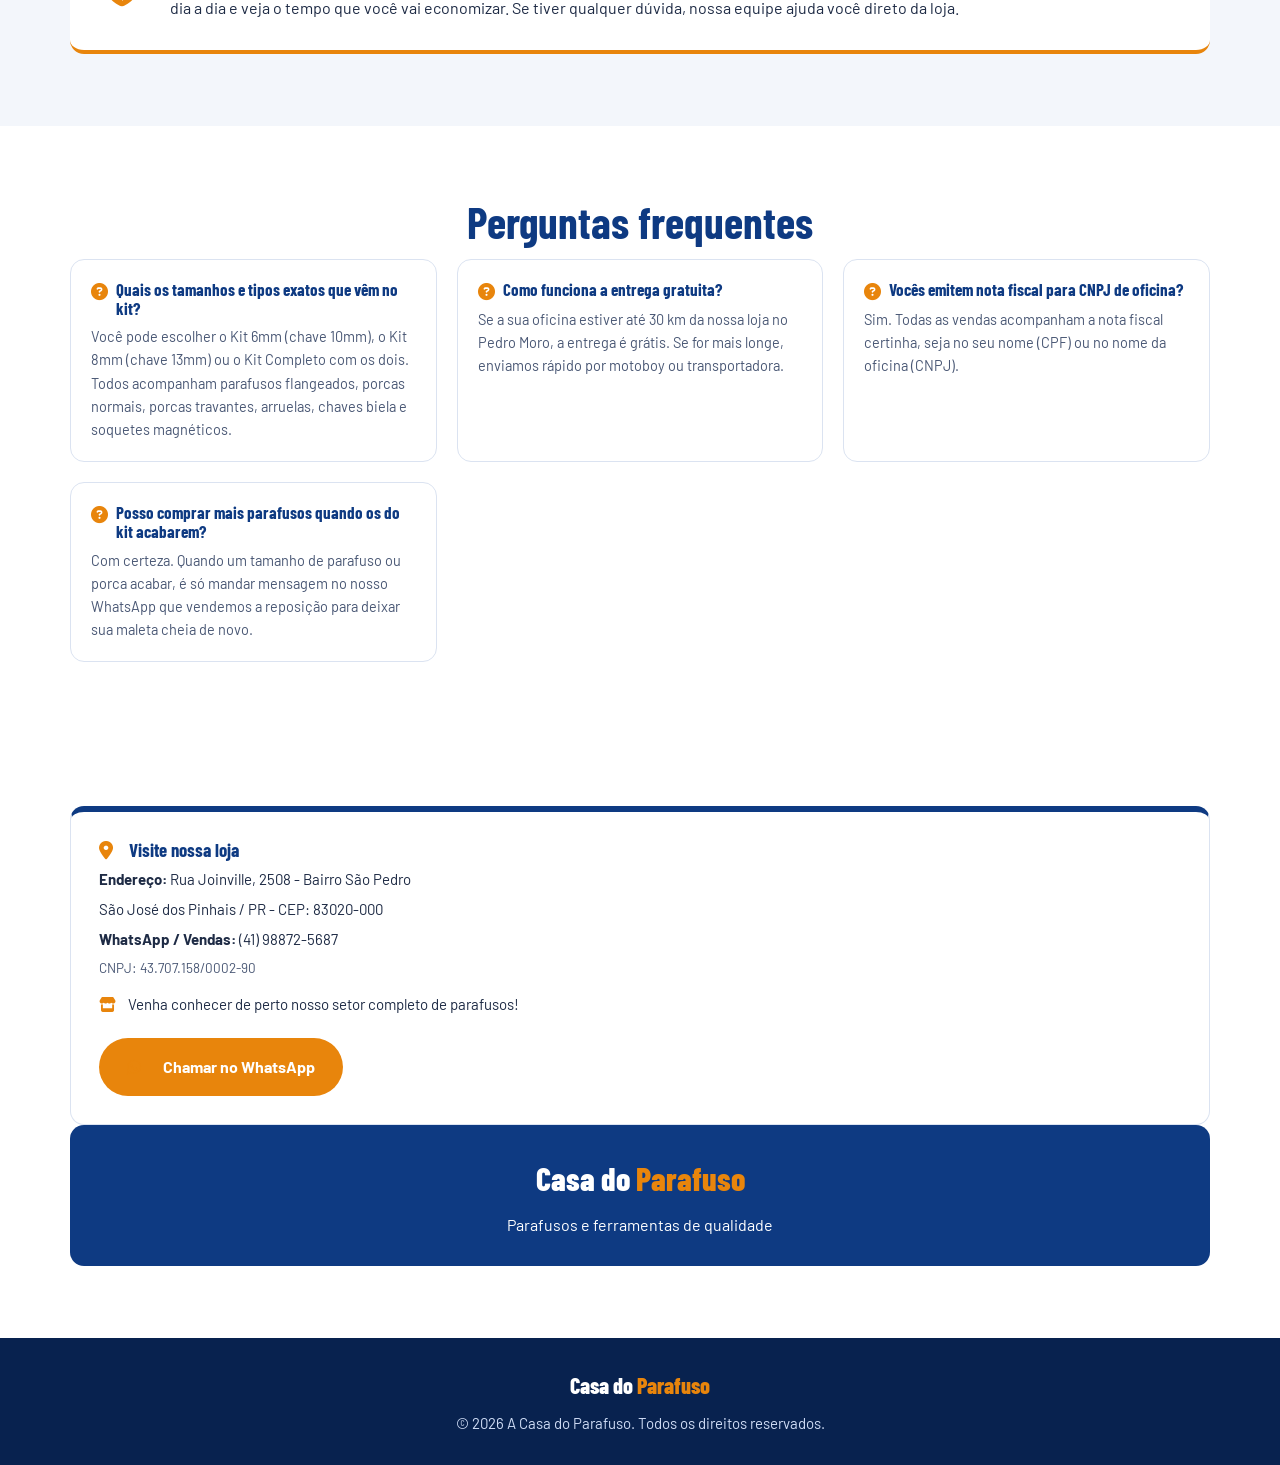
==== commit 6a205f4a: "Update print statement from 'Hello' to 'Goodbye'" ====
--- a/KIT-S.O.S/index.html
+++ b/KIT-S.O.S/index.html
@@ -1,399 +1,435 @@
 <!DOCTYPE html>
 <html lang="pt-BR">
 <head>
-    <meta charset="UTF-8">
-    <meta name="viewport" content="width=device-width, initial-scale=1.0">
-    <title>Kit S.O.S. Oficina - Casa do Parafuso</title>
-    <link rel="stylesheet" href="style.css">
-    <link rel="stylesheet" href="https://cdnjs.cloudflare.com/ajax/libs/font-awesome/6.4.0/css/all.min.css">
+<meta charset="UTF-8">
+<meta name="viewport" content="width=device-width, initial-scale=1, viewport-fit=cover">
+<title>Kit S.O.S. Mecânica | A Casa do Parafuso</title>
+<meta name="description" content="Kit S.O.S. Mecânica da Casa do Parafuso: parafuso certo na bancada em 10 segundos. Kits 6mm, 8mm e Completo.">
+<link rel="preconnect" href="https://fonts.googleapis.com"><link rel="preconnect" href="https://fonts.gstatic.com" crossorigin>
+<link rel="stylesheet" href="https://fonts.googleapis.com/css2?family=Barlow+Condensed:wght@600;700;800&family=Barlow:wght@400;500;600&display=swap">
+<link rel="stylesheet" href="https://cdnjs.cloudflare.com/ajax/libs/font-awesome/6.5.1/css/all.min.css">
+<style>
+:root{--azul:#0E3A82;--azul-esc:#08224F;--laranja:#E8850C;--laranja-esc:#C96F00;--branco:#fff;--gelo:#F3F6FB;--texto:#1E2B45;--raio:14px;--verde:#1DA34E}
+@media (prefers-color-scheme: dark){:root:not([data-theme="light"]){--branco:#fff;--gelo:#F3F6FB;--texto:#1E2B45}}
+:root[data-theme="dark"]{--branco:#fff;--gelo:#F3F6FB;--texto:#1E2B45}
+*{box-sizing:border-box;margin:0}
+html{scroll-behavior:smooth;scroll-padding-top:calc(120px + env(safe-area-inset-top,0px))}
+body{font-family:Barlow,system-ui,sans-serif;color:var(--texto);background:var(--branco);line-height:1.6;padding-top:env(safe-area-inset-top,0px);padding-bottom:env(safe-area-inset-bottom,0px)}
+h1,h2,h3,h4{font-family:'Barlow Condensed',sans-serif;line-height:1.1;color:var(--azul)}
+img{max-width:100%;display:block}
+.wrap{max-width:1180px;margin:0 auto;padding:0 20px}
+section{padding:72px 0}
+h2{font-size:clamp(30px,4.6vw,44px);margin-bottom:12px}
+.sub{max-width:62ch;margin:0 auto 36px;color:#4a5875}
+.center{text-align:center}
+:focus-visible{outline:3px solid var(--laranja);outline-offset:3px}
+.btn{display:inline-flex;align-items:center;justify-content:center;gap:10px;padding:14px 26px;border-radius:999px;font-weight:700;text-decoration:none;border:2px solid transparent;transition:.2s;font-size:16px;cursor:pointer}
+.btn-o{background:var(--laranja);color:#fff}.btn-o:hover{background:var(--laranja-esc)}
+.btn-a{background:var(--azul);color:#fff}.btn-a:hover{background:var(--azul-esc)}
+.btn-v{background:var(--verde);color:#fff}.btn-v:hover{background:#178a42}
+.btn-l{border-color:#fff;color:#fff;background:transparent}.btn-l:hover{background:#fff;color:var(--azul)}
+.btn-out{border-color:var(--azul);color:var(--azul);background:transparent;padding:11px 22px}.btn-out:hover{background:var(--azul);color:#fff}
+.btn-full{width:100%}
+/* Top bar */
+.topbar{background:var(--azul-esc);color:#fff;text-align:center;font-size:14px;font-weight:600;padding:9px 14px}
+.topbar i{color:var(--laranja);margin-right:6px}
+/* Cabeçalho */
+header{position:sticky;top:0;z-index:50;background:#fff;border-bottom:4px solid var(--laranja);box-shadow:0 2px 14px rgba(8,34,79,.12)}
+.bar{display:flex;align-items:center;gap:20px;height:76px}
+.bar .logo{font-family:'Barlow Condensed',sans-serif;font-weight:800;font-size:26px;color:var(--azul);text-decoration:none;letter-spacing:.3px}
+.bar .logo span{color:var(--laranja)}
+nav{margin-left:auto;display:flex;gap:24px;align-items:center}
+nav a{text-decoration:none;font-weight:600;color:var(--azul);font-size:15px}nav a:hover{color:var(--laranja)}
+.menu-btn{display:none;background:none;border:0;font-size:26px;color:var(--azul);cursor:pointer;margin-left:auto}
+/* Hero */
+.hero{background:linear-gradient(105deg,rgba(8,34,79,.96) 35%,rgba(14,58,130,.75)),url('data:image/svg+xml;utf8,<svg xmlns="http://www.w3.org/2000/svg" width="600" height="400"><rect width="600" height="400" fill="%230E3A82"/></svg>') center/cover;color:#fff;padding:80px 0 96px}
+.hero .wrap{display:grid;grid-template-columns:1.15fr .85fr;gap:40px;align-items:center}
+.badge-top{display:inline-flex;align-items:center;gap:8px;background:rgba(232,133,12,.18);border:1px solid var(--laranja);color:#ffcf94;padding:8px 16px;border-radius:999px;font-weight:700;font-size:14px;margin-bottom:18px}
+.hero h1{color:#fff;font-size:clamp(38px,6vw,60px);font-weight:800;max-width:16ch}
+.hero h1 span{color:var(--laranja)}
+.hero p{font-size:18px;max-width:52ch;margin:18px 0 28px;color:#dbe6fa}
+.hero .cta{display:flex;flex-wrap:wrap;gap:14px}
+.hero-img{background:#fff;border-radius:var(--raio);padding:18px;box-shadow:0 18px 40px rgba(0,0,0,.3)}
+.hero-img img{width:100%;aspect-ratio:1/1;object-fit:contain}
+/* Prejuízo */
+.prejuizo{background:var(--azul-esc);color:#fff}
+.prejuizo h2{color:#fff;text-align:center}
+.prejuizo .sub{color:#cfdcf5;text-align:center}
+.prejuizo .sub strong{color:#ffcf94}
+.pgrid{display:grid;grid-template-columns:1fr 1fr;gap:22px;margin-top:20px}
+.pcard{background:#fff;color:var(--texto);border-radius:var(--raio);padding:26px;border-top:6px solid}
+.pcard.ruim{border-color:#D64545}
+.pcard.bom{border-color:var(--verde)}
+.pcard h3{font-size:22px;margin-bottom:14px}
+.pcard.ruim h3{color:#D64545}.pcard.bom h3{color:var(--verde)}
+.pcard ul{list-style:none;display:grid;gap:10px;font-size:15px}
+.pcard i{width:22px;color:var(--laranja);margin-right:6px}
+.conclusao{margin-top:26px;background:rgba(232,133,12,.14);border:1px solid var(--laranja);border-radius:var(--raio);padding:20px 24px;color:#fff;font-size:15px}
+.conclusao i{color:var(--laranja);margin-right:8px}
+/* Conteúdo kits */
+.kitblock{background:#fff;border:1px solid #dbe3f1;border-radius:var(--raio);padding:26px;margin-bottom:24px;border-top:6px solid var(--azul)}
+.kitblock.destaque{border-color:var(--laranja)}
+.kitblock h3{font-size:24px;margin-bottom:16px;display:flex;align-items:center;gap:10px}
+.kitblock.destaque h3{color:var(--laranja)}
+.kgrid{display:grid;grid-template-columns:1.3fr .7fr;gap:28px;align-items:center}
+.klista{display:grid;gap:8px}
+.klinha{display:flex;justify-content:space-between;gap:14px;font-size:14.5px;padding:8px 0;border-bottom:1px dashed #e2e8f5}
+.klinha span:first-child{font-weight:700;color:var(--azul)}
+.klinha span:last-child{color:#4a5875;text-align:right}
+.kfoco{background:var(--gelo);border-radius:var(--raio);padding:18px;text-align:center}
+.kfoco img{max-height:170px;margin:0 auto 12px;object-fit:contain}
+.kfoco h4{font-size:17px;margin-bottom:6px}
+.kfoco p{font-size:14px;color:#4a5875}
+/* Produtos / compra */
+.pgrid3{display:grid;grid-template-columns:repeat(auto-fit,minmax(290px,1fr));gap:22px}
+.buycard{background:#fff;border:1px solid #dbe3f1;border-radius:var(--raio);padding:22px;display:flex;flex-direction:column;justify-content:space-between;position:relative}
+.buycard.dest{border:2px solid var(--laranja);box-shadow:0 12px 30px rgba(232,133,12,.18)}
+.tagdest{position:absolute;top:-13px;left:50%;transform:translateX(-50%);background:var(--laranja);color:#fff;padding:5px 16px;border-radius:999px;font-weight:800;font-size:12px;text-transform:uppercase;white-space:nowrap}
+.buycard img{width:100%;height:180px;object-fit:contain;background:var(--gelo);border-radius:10px;padding:10px}
+.buycard h4{font-size:21px;margin:14px 0 6px}
+.buycard .desc{color:#4a5875;font-size:14.5px;min-height:42px}
+.preco{background:var(--gelo);border-radius:10px;padding:16px;margin:14px 0;text-align:center;border-top:4px solid var(--azul)}
+.buycard.dest .preco{border-color:var(--laranja)}
+.preco .tag{font-size:12px;font-weight:700;color:var(--laranja-esc)}
+.preco b{display:block;font:800 32px 'Barlow Condensed',sans-serif;color:var(--azul);margin:4px 0}
+.buycard.dest .preco b{color:var(--laranja);font-size:38px}
+.preco .pix{color:var(--verde);font-weight:700;font-size:14px}
+.preco .parc{font-size:13.5px;color:#4a5875;margin-top:4px}
+/* Frete */
+.frete{background:var(--gelo);border-radius:var(--raio);padding:24px;margin-top:30px;max-width:600px;margin-left:auto;margin-right:auto;border:1px solid #dbe3f1}
+.frete label{font-weight:700;color:var(--azul);display:block;margin-bottom:10px}
+.frete-row{display:flex;gap:10px}
+.frete-row input{flex:1;padding:12px 14px;border-radius:8px;border:2px solid #cfd9ec;font:inherit}
+.frete-row input:focus{border-color:var(--laranja);outline:0}
+#shipping-result{margin-top:12px;font-size:14.5px;color:#4a5875;display:none}
+.seguranca{margin-top:22px;display:flex;justify-content:center;gap:26px;flex-wrap:wrap;font-size:14.5px;color:#4a5875}
+.seguranca i{margin-right:6px}
+/* Depoimentos */
+.aval{background:var(--azul);color:#fff}
+.aval h2{color:#fff;text-align:center}
+.aval .sub{text-align:center;color:#dbe6fa}
+.revgrid{display:grid;grid-template-columns:repeat(auto-fit,minmax(280px,1fr));gap:20px;margin-top:10px}
+.rev{background:#fff;color:var(--texto);border-radius:var(--raio);padding:22px}
+.rev .head{display:flex;align-items:center;gap:12px;margin-bottom:8px}
+.rev .av{width:42px;height:42px;border-radius:50%;background:var(--laranja);color:#fff;display:grid;place-items:center;font-weight:700;flex:none}
+.stars{color:#FFC533}
+/* Garantia */
+.garantia{background:var(--gelo)}
+.gbox{display:flex;gap:26px;align-items:center;background:#fff;border-radius:var(--raio);padding:30px;border-bottom:4px solid var(--laranja)}
+.gbox i{font-size:44px;color:var(--laranja);flex:none}
+/* FAQ */
+.faqgrid{display:grid;grid-template-columns:repeat(auto-fit,minmax(320px,1fr));gap:20px}
+.faqitem{background:#fff;border:1px solid #dbe3f1;border-radius:var(--raio);padding:20px}
+.faqitem h4{font-size:17px;color:var(--azul);margin-bottom:8px;display:flex;gap:8px;align-items:flex-start}
+.faqitem h4 i{color:var(--laranja);margin-top:3px}
+.faqitem p{font-size:14.5px;color:#4a5875}
+/* Contato */
+.contato .wrap{display:grid;grid-template-columns:1.2fr .8fr;gap:30px}
+.cinfo{background:#fff;border:1px solid #dbe3f1;border-radius:var(--raio);padding:28px;border-top:6px solid var(--azul)}
+.cinfo p{margin:6px 0;font-size:15px}
+.cinfo i{color:var(--laranja);margin-right:8px;width:18px}
+.clogo{background:var(--azul);border-radius:var(--raio);display:grid;place-items:center;color:#fff;padding:28px;text-align:center}
+.clogo .lg{font-family:'Barlow Condensed',sans-serif;font-weight:800;font-size:32px;margin-bottom:8px}
+.clogo .lg span{color:var(--laranja)}
+/* Rodapé */
+footer{background:var(--azul-esc);color:#cfdcf5;padding:30px 0;font-size:15px;text-align:center}
+footer .lg{font-family:'Barlow Condensed',sans-serif;font-weight:800;font-size:22px;color:#fff;margin-bottom:8px}
+footer .lg span{color:var(--laranja)}
+.zap{position:fixed;right:18px;bottom:calc(18px + env(safe-area-inset-bottom,0px));z-index:60;width:60px;height:60px;border-radius:50%;background:#25D366;color:#fff;display:grid;place-items:center;font-size:32px;box-shadow:0 6px 18px rgba(0,0,0,.3);text-decoration:none}
+@media(max-width:900px){
+ .menu-btn{display:block}
+ nav{display:none;position:absolute;top:76px;left:0;right:0;background:#fff;flex-direction:column;align-items:flex-start;padding:20px;gap:16px;border-bottom:4px solid var(--laranja)}
+ nav.aberto{display:flex}
+ .hero .wrap,.pgrid,.kgrid,.contato .wrap{grid-template-columns:1fr}
+ .hero-img{order:-1}
+ section{padding:52px 0}.hero{padding:56px 0 70px}
+ .frete-row{flex-direction:column}
+}
+@media(prefers-reduced-motion:reduce){html{scroll-behavior:auto}}
+</style>
 </head>
 <body>
 
-    <div class="top-bar">
-        <p><i class="fa-solid fa-rocket"></i> PROMOÇÃO DE LANÇAMENTO: FRETE GRÁTIS ATÉ 30 KM DA NOSSA LOJA PEDRO MORO!</p>
+<div class="topbar"><i class="fa-solid fa-rocket"></i>PROMOÇÃO DE LANÇAMENTO: FRETE GRÁTIS ATÉ 30 KM DA LOJA PEDRO MORO</div>
+
+<header>
+ <div class="wrap bar">
+  <a class="logo" href="#topo">Casa do <span>Parafuso</span></a>
+  <button class="menu-btn" aria-label="Abrir menu" aria-expanded="false"><i class="fa-solid fa-bars"></i></button>
+  <nav id="menu">
+   <a href="#inicio">Início</a><a href="#calculo">Prejuízo Zero</a><a href="#conteudo">O que vem no kit</a>
+   <a href="#depoimentos">Quem usa</a><a href="#faq">Dúvidas</a><a href="#contato">Endereço</a>
+   <a class="btn btn-o" href="#produto"><i class="fa-solid fa-toolbox"></i>Garantir meu kit</a>
+  </nav>
+ </div>
+</header>
+
+<main id="topo">
+<section id="inicio" class="hero"><div class="wrap">
+ <div>
+  <span class="badge-top"><i class="fa-solid fa-fire"></i>O socorro definitivo da sua oficina</span>
+  <h1>Pare de perder horas de trabalho por falta de <span>parafusos</span></h1>
+  <p>Não pare mais o elevador hidráulico ou o serviço do cliente para ir buscar peças básicas na rua. Mantenha a produtividade máxima, entregue mais rápido e aumente o faturamento diário da sua mecânica.</p>
+  <div class="cta">
+   <a class="btn btn-o" href="#produto"><i class="fa-solid fa-cart-shopping"></i>Comprar kit agora</a>
+   <a class="btn btn-l" href="#calculo"><i class="fa-solid fa-calculator"></i>Ver cálculo de lucro</a>
+  </div>
+ </div>
+ <div class="hero-img"><img src="KIT-COMPLETO.png" alt="Kit S.O.S. Mecânica Completo"></div>
+</div></section>
+
+<section id="calculo" class="prejuizo"><div class="wrap">
+ <h2>Cada minuto fora da oficina é dinheiro jogado fora</h2>
+ <p class="sub">Segundo dados do SEBRAE, uma oficina mecânica média fatura cerca de <strong>R$ 40.000,00 por mês</strong> com base em 220 horas úteis. Isso bota o valor da sua hora trabalhada em <strong>R$ 180,00</strong>!</p>
+ <div class="pgrid">
+  <div class="pcard ruim">
+   <h3><i class="fa-solid fa-triangle-exclamation"></i> Rotina sem o kit</h3>
+   <ul>
+    <li><i class="fa-solid fa-triangle-exclamation"></i>Falta 1 parafuso ou porca travante no meio da montagem</li>
+    <li><i class="fa-solid fa-person-walking-arrow-right"></i>Mecânico para o serviço e se desloca até a autopeças</li>
+    <li><i class="fa-solid fa-circle-xmark"></i><strong>Resultado:</strong> 1 hora perdida = R$ 180,00 de prejuízo</li>
+    <li><i class="fa-solid fa-car-burst"></i>Carro ocupando pátio e cliente esperando além do prazo</li>
+   </ul>
+  </div>
+  <div class="pcard bom">
+   <h3><i class="fa-solid fa-circle-check"></i> Rotina com o Kit S.O.S.</h3>
+   <ul>
+    <li><i class="fa-solid fa-wrench"></i>Falta o parafuso na hora do aperto final da peça</li>
+    <li><i class="fa-solid fa-box-open"></i>Você abre a maleta organizadora e pega a peça exata em 10s</li>
+    <li><i class="fa-solid fa-circle-check"></i><strong>Resultado:</strong> serviço sem interrupções = R$ 180 poupados</li>
+    <li><i class="fa-solid fa-gauge-high"></i>Giro rápido de veículos e cliente impressionado com a velocidade</li>
+   </ul>
+  </div>
+ </div>
+ <p class="conclusao"><i class="fa-solid fa-calculator"></i><strong>Matemática clara:</strong> se o kit evitar que você saia da oficina apenas 5 vezes, ele já se pagou por completo. Daí em diante é lucro puro na bancada.</p>
+</div></section>
+
+<section id="conteudo"><div class="wrap">
+ <h2 class="center">Conheça os 3 kits S.O.S. disponíveis</h2>
+ <p class="sub center">Veja o que vem dentro de cada maleta antes de escolher o ideal para o seu trabalho.</p>
+
+ <div class="kitblock destaque">
+  <h3><i class="fa-solid fa-boxes-packing"></i>1. Kit S.O.S. Mecânica COMPLETO — 340 peças (6mm e 8mm)</h3>
+  <div class="kgrid">
+   <div class="klista">
+    <div class="klinha"><span>Parafusos flangeados M6 e M8</span><span>88 un. (M6: 16–35mm | M8: 20–50mm)</span></div>
+    <div class="klinha"><span>Porcas M6 e M8 variadas</span><span>80 un. (flangeadas CH 10/13 e nylon auto-travantes)</span></div>
+    <div class="klinha"><span>Arruelas técnicas M6 e M8</span><span>103 un. (lisas industriais, pressão, aba larga)</span></div>
+    <div class="klinha"><span>Chaves biela vazadas</span><span>2 un. (10mm e 13mm)</span></div>
+    <div class="klinha"><span>Soquetes magnéticos de impacto</span><span>2 un. de fixação rápida (10mm e 13mm)</span></div>
+    <div class="klinha"><span>Lubrificante</span><span>2 sprays de 300ml</span></div>
+    <div class="klinha"><span>Maletas organizadoras</span><span>2 maletas com 14 divisórias cada</span></div>
+   </div>
+   <div class="kfoco"><img src="KIT-COMPLETO.png" alt="Kit S.O.S. Mecânica Completo">
+    <h4><i class="fa-solid fa-certificate" style="color:var(--laranja)"></i> Solução total para bancada</h4>
+    <p>Cobre 100% das necessidades diárias em M6 e M8, com organização máxima e fim do desperdício de tempo.</p>
+   </div>
+  </div>
+ </div>
+
+ <div class="kitblock">
+  <h3><i class="fa-solid fa-box"></i>2. Kit S.O.S. Mecânica 6mm — 174 peças</h3>
+  <div class="kgrid">
+   <div class="klista">
+    <div class="klinha"><span>Parafusos flangeados M6</span><span>50 un. (M6x16, 20, 25, 30, 35)</span></div>
+    <div class="klinha"><span>Porcas M6</span><span>40 un. (20 flangeadas CH10 + 20 auto-travantes nylon)</span></div>
+    <div class="klinha"><span>Arruelas técnicas M6</span><span>60 un. (10 aba larga, 25 lisas, 25 pressão)</span></div>
+    <div class="klinha"><span>Chave biela vazada</span><span>1 un. (10mm)</span></div>
+    <div class="klinha"><span>Soquete magnético</span><span>1 un. (10mm — encaixe 1/4")</span></div>
+    <div class="klinha"><span>Lubrificante + maleta</span><span>1 spray 300ml + maleta (14 divisórias)</span></div>
+   </div>
+   <div class="kfoco"><img src="KIT-MALETA-V.png" alt="Kit S.O.S. Mecânica 6mm">
+    <h4><i class="fa-solid fa-wrench" style="color:var(--azul)"></i> Foco em M6 / chave 10mm</h4>
+    <p>Ideal para lataria, paralamas, tampas, suportes e acabamentos mecânicos gerais.</p>
+   </div>
+  </div>
+ </div>
+
+ <div class="kitblock">
+  <h3><i class="fa-solid fa-box"></i>3. Kit S.O.S. Mecânica 8mm — 166 peças</h3>
+  <div class="kgrid">
+   <div class="klista">
+    <div class="klinha"><span>Parafusos flangeados M8</span><span>38 un. (M8x20, 25, 30, 40, 50)</span></div>
+    <div class="klinha"><span>Porcas M8</span><span>40 un. (20 flangeadas CH13 + 20 auto-travantes nylon)</span></div>
+    <div class="klinha"><span>Arruelas técnicas M8</span><span>58 un. (8 aba larga, 25 lisas, 25 pressão)</span></div>
+    <div class="klinha"><span>Chave biela vazada</span><span>1 un. (13mm)</span></div>
+    <div class="klinha"><span>Soquete magnético</span><span>1 un. (13mm — encaixe 1/4")</span></div>
+    <div class="klinha"><span>Lubrificante + maleta</span><span>1 spray 300ml + maleta (14 divisórias)</span></div>
+   </div>
+   <div class="kfoco"><img src="KIT-MALETA-A.png" alt="Kit S.O.S. Mecânica 8mm">
+    <h4><i class="fa-solid fa-gears" style="color:var(--verde)"></i> Foco em M8 / chave 13mm</h4>
+    <p>Perfeito para fixação pesada, suportes de motor, suspensão, coletores e agregados.</p>
+   </div>
+  </div>
+ </div>
+</div></section>
+
+<section id="produto" style="background:var(--gelo)"><div class="wrap">
+ <h2 class="center">Escolha a opção ideal para sua oficina</h2>
+ <p class="sub center">Selecione o kit ideal para o porte do seu trabalho ou garanta o combo completo com o maior desconto.</p>
+
+ <div class="pgrid3">
+  <div class="buycard">
+   <div>
+    <img src="KIT-MALETA-V.png" alt="Kit S.O.S. Mecânica 6mm">
+    <h4>Kit S.O.S. Mecânica 6mm</h4>
+    <p class="desc">Ideal para reparos leves e fixações gerais M6 (chave 10mm). Contém 174 peças.</p>
+    <div class="preco">
+     <span class="tag"><i class="fa-solid fa-bolt"></i> OFERTA M6</span>
+     <b>R$ 257,30</b>
+     <span class="pix">À VISTA NO PIX</span>
+     <p class="parc">ou 6x de R$ 48,73 no cartão (total R$ 292,39)</p>
     </div>
-
-    <header class="header">
-        <div class="container header-content">
-            <input type="checkbox" id="menu-toggle" class="menu-checkbox">
-            
-            <label for="menu-toggle" class="menu-hamburger">
-                <span></span>
-                <span></span>
-                <span></span>
-            </label>
-
-            <div class="logo">
-                <img src="CDP-LOGO2.png" alt="Casa do Parafuso">
-            </div>
-
-            <nav class="nav">
-                <a href="#inicio">Início</a>
-                <a href="#calculo">Prejuízo Zero</a>
-                <a href="#conteudo">O que vem nos Kits</a>
-                <a href="#depoimentos">Quem Usa</a>
-                <a href="#faq">Dúvidas</a>
-                <a href="#contato">Endereço</a>
-                <a href="#produto" class="btn-header">Garantir Meu Kit</a>
-            </nav>
-        </div>
-    </header>
-
-    <section id="inicio" class="hero">
-        <div class="container hero-content">
-            <div class="hero-text">
-                <span class="badge-urgente"><i class="fa-solid fa-fire"></i> O Socorro Definitivo da sua Oficina</span>
-                <h1>Pare de perder horas de trabalho por falta de <span>parafusos</span></h1>
-                <p>Não pare mais o elevador hidráulico ou o serviço do seu cliente para ir buscar peças básicas na rua. Mantenha a produtividade máxima, entregue mais rápido e aumente o faturamento diário da sua mecânica.</p>
-                <div class="hero-buttons">
-                    <a href="#produto" class="btn-cta">Comprar Kit Agora</a>
-                    <a href="#calculo" class="btn-secondary">Ver Cálculo de Lucro</a>
-                </div>
-            </div>
-            <div class="hero-image">
-                <img src="KIT-COMPLETO.png" alt="Kit S.O.S. Mecânica Completo">
-            </div>
-        </div>
-    </section>
-
-    <section id="calculo" class="prejuizo-section">
-        <div class="container">
-            <h2 class="section-title-light">Cada minuto fora da oficina é dinheiro jogado fora</h2>
-            <p class="section-subtitle">Segundo dados do SEBRAE, uma oficina mecânica média fatura cerca de <strong>R$ 40.000,00 por mês</strong> com base em 220 horas úteis. Isso bota o valor da sua hora trabalhada em <strong>R$ 180,00</strong>!</p>
-            
-            <div class="prejuizo-grid">
-                <div class="prejuizo-card alert">
-                    <h3>Rotina sem o Kit (Prejuízo Oculto)</h3>
-                    <ul>
-                        <li><i class="fa-solid fa-triangle-exclamation"></i> Falta 1 parafuso ou porca travante no meio da montagem.</li>
-                        <li><i class="fa-solid fa-person-walking-arrow-right"></i> Mecânico para o serviço e se desloca até a autopeças.</li>
-                        <li><i class="fa-solid fa-circle-xmark"></i> <strong>Resultado:</strong> 1 hora perdida no trânsito/balcão = <strong>R$ 180,00 de prejuízo</strong>.</li>
-                        <li><i class="fa-solid fa-car-burst"></i> Carro ocupando espaço no pátio e cliente esperando além do prazo.</li>
-                    </ul>
-                </div>
-                <div class="prejuizo-card sucesso">
-                    <h3>Rotina com o Kit S.O.S. (Lucro Máximo)</h3>
-                    <ul>
-                        <li><i class="fa-solid fa-wrench"></i> Falta o parafuso na hora do aperto final da peça.</li>
-                        <li><i class="fa-solid fa-box-open"></i> Você abre a maleta organizadora e pega a peça exata em 10 segundos.</li>
-                        <li><i class="fa-solid fa-circle-check"></i> <strong>Resultado:</strong> Serviço concluído sem interrupções = <strong>R$ 180,00 poupados</strong>.</li>
-                        <li><i class="fa-solid fa-gauge-high"></i> Giro rápido de veículos no pátio e cliente impressionado com a velocidade.</li>
-                    </ul>
-                </div>
-            </div>
-            <div class="conclusao-box">
-                <p><i class="fa-solid fa-calculator"></i> <strong>Matemática Clara:</strong> Se o Kit evitar que você saia da oficina apenas 5 vezes, ele já se pagou por completo. Daí para frente, é puro lucro e produtividade na sua bancada!</p>
-            </div>
-        </div>
-    </section>
-
-    <!-- SEÇÃO O QUE VEM NOS KITS (DIVIDIDA NOS 3 KITS) -->
-    <section id="conteudo" class="conteudo-section">
-        <div class="container">
-            <h2 class="section-title">Conheça os 3 Kits S.O.S. disponíveis!</h2>
-            <p class="section-subtitle" style="color: #cbd5e1;">Veja o que vem dentro de cada maleta antes de escolher o ideal para o seu trabalho!</p>
-
-            <!-- 1. KIT COMPLETO -->
-            <div class="conteudo-block" style="margin-bottom: 50px; background: #1e293b; padding: 25px; border-radius: 12px; border: 2px solid var(--laranja-cdp);">
-                <h3 style="color: var(--laranja-cdp); font-size: 1.5rem; margin-bottom: 15px;"><i class="fa-solid fa-boxes-packing"></i> 1. Kit S.O.S. Mecânica COMPLETO (340 Peças - 6mm e 8mm)</h3>
-                <div class="conteudo-grid">
-                    <div class="conteudo-lista">
-                        <div class="item-linha"><span>Parafusos Flangeados M6 e M8</span> <span>88 unidades (Medidas M6: 16mm a 35mm | Medidas M8: 20mm a 50mm)</span></div>
-                        <div class="item-linha"><span>Porcas M6 e M8 Variadas</span> <span>80 unidades (Flangeadas CH 10/13 e Nylon Auto-Travantes)</span></div>
-                        <div class="item-linha"><span>Arruelas Técnicas M6 e M8</span> <span>103 unidades (Lisas Industriais, Pressão e Aba Larga)</span></div>
-                        <div class="item-linha"><span>Chaves Biela Vazadas</span> <span>02 unidades (Medidas: 10mm e 13mm)</span></div>
-                        <div class="item-linha"><span>Soquetes Magnéticos de Impacto</span> <span>02 unidades de fixação rápida (10mm e 13mm)</span></div>
-                        <div class="item-linha"><span>Lubrificante </span> <span>02 sprays de 300ml</span></div>
-                        <div class="item-linha"><span>Maletas Organizadoras</span> <span>02 maletas plásticas com 14 divisórias cada</span></div>
-                    </div>
-                    <div class="conteudo-foco">
-                        <img src="KIT-COMPLETO.png" alt="Kit S.O.S. Mecânica Completo">
-                        <div class="foco-texto">
-                            <h4><i class="fa-solid fa-certificate" style="color: var(--laranja-cdp);"></i> Solução Total para Bancada</h4>
-                            <p>Cobre 100% das necessidades diárias em parafusos M6 e M8, garantindo organização máxima e fim do desperdício de tempo.</p>
-                        </div>
-                    </div>
-                </div>
-            </div>
-
-            <!-- 2. KIT 6MM -->
-            <div class="conteudo-block" style="margin-bottom: 50px; background: #1e293b; padding: 25px; border-radius: 12px; border: 1px solid #334155;">
-                <h3 style="color: #38bdf8; font-size: 1.4rem; margin-bottom: 15px;"><i class="fa-solid fa-box"></i> 2. Kit S.O.S. Mecânica 6mm (174 Peças)</h3>
-                <div class="conteudo-grid">
-                    <div class="conteudo-lista">
-                        <div class="item-linha"><span>Parafusos Flangeados M6</span> <span>50 unidades (M6x16, M6x20, M6x25, M6x30, M6x35)</span></div>
-                        <div class="item-linha"><span>Porcas M6</span> <span>40 unidades (20 Flangeadas CH 10 + 20 Auto-Travantes Nylon)</span></div>
-                        <div class="item-linha"><span>Arruelas Técnicas M6</span> <span>60 unidades (10 Aba Larga, 25 Lisas, 25 Pressão)</span></div>
-                        <div class="item-linha"><span>Chave Biela Vazada</span> <span>01 unidade (10mm)</span></div>
-                        <div class="item-linha"><span>Soquete Magnético</span> <span>01 unidade (10mm - Encaixe 1/4")</span></div>
-                        <div class="item-linha"><span> Lubrificante + Maleta</span> <span>01 spray 300ml + 01 Maleta Organizadora (14 divisórias)</span></div>
-                    </div>
-                    <div class="conteudo-foco">
-                        <img src="KIT-MALETA-V.png" alt="Kit S.O.S. Mecânica 6mm">
-                        <div class="foco-texto">
-                            <h4><i class="fa-solid fa-wrench" style="color: #38bdf8;"></i> Foco em M6 / Chave 10mm</h4>
-                            <p>Ideal para alinhamento de lataria, paralamas, tampas, suportes e acabamentos mecânicos gerais.</p>
-                        </div>
-                    </div>
-                </div>
-            </div>
-
-            <!-- 3. KIT 8MM -->
-            <div class="conteudo-block" style="background: #1e293b; padding: 25px; border-radius: 12px; border: 1px solid #334155;">
-                <h3 style="color: #22c55e; font-size: 1.4rem; margin-bottom: 15px;"><i class="fa-solid fa-box"></i> 3. Kit S.O.S. Mecânica 8mm (166 Peças)</h3>
-                <div class="conteudo-grid">
-                    <div class="conteudo-lista">
-                        <div class="item-linha"><span>Parafusos Flangeados M8</span> <span>38 unidades (M8x20, M8x25, M8x30, M8x40, M8x50)</span></div>
-                        <div class="item-linha"><span>Porcas M8</span> <span>40 unidades (20 Flangeadas CH 13 + 20 Auto-Travantes Nylon)</span></div>
-                        <div class="item-linha"><span>Arruelas Técnicas M8</span> <span>58 unidades (8 Aba Larga, 25 Lisas, 25 Pressão)</span></div>
-                        <div class="item-linha"><span>Chave Biela Vazada</span> <span>01 unidade (13mm)</span></div>
-                        <div class="item-linha"><span>Soquete Magnético</span> <span>01 unidade (13mm - Encaixe 1/4")</span></div>
-                        <div class="item-linha"><span> Lubrificante + Maleta</span> <span>01 spray 300ml + 01 Maleta Organizadora (14 divisórias)</span></div>
-                    </div>
-                    <div class="conteudo-foco">
-                        <img src="KIT-MALETA-A.png" alt="Kit S.O.S. Mecânica 8mm">
-                        <div class="foco-texto">
-                            <h4><i class="fa-solid fa-gears" style="color: #22c55e;"></i> Foco em M8 / Chave 13mm</h4>
-                            <p>Perfeito para fixação pesada, suportes de motor, suspensão, coletores e agregados.</p>
-                        </div>
-                    </div>
-                </div>
-            </div>
-
-        </div>
-    </section>
-
-    <!-- SEÇÃO DE PRODUTOS E COMPRA DOS 3 KITS -->
-    <section id="produto" class="product-section">
-        <div class="container">
-            <h2 class="section-title" style="color: #ffffff; text-align: center; margin-bottom: 10px;">Escolha a opção ideal para sua oficina</h2>
-            <p class="section-subtitle" style="text-align: center; margin-bottom: 40px; color: #cbd5e1;">Selecione o kit ideal para o porte do seu trabalho ou garanta o combo completo com o maior desconto.</p>
-
-            <div style="display: grid; grid-template-columns: repeat(auto-fit, minmax(300px, 1fr)); gap: 25px;">
-
-                <!-- CARD 1: KIT 6MM -->
-                <div style="background: #1e293b; border-radius: 12px; padding: 20px; border: 1px solid #334155; display: flex; flex-direction: column; justify-content: space-between;">
-                    <div>
-                        <img src="KIT-MALETA-V.png" alt="Kit S.O.S. Mecânica 6mm" style="width: 100%; height: 200px; object-fit: contain; background: #0f172a; border-radius: 8px; padding: 10px;">
-                        <h3 style="color: #ffffff; font-size: 1.3rem; margin: 15px 0 5px 0;">Kit S.O.S. Mecânica 6mm</h3>
-                        <p style="color: #94a3b8; font-size: 0.9rem; min-height: 40px;">Ideal para reparos leves e fixações gerais M6 (Chave 10mm). Contém 174 peças.</p>
-                        
-                        <div class="price-box" style="margin: 15px 0; padding: 15px; background: #0f172a; border-radius: 8px;">
-                            <span class="discount-badge" style="font-size: 0.75rem;"><i class="fa-solid fa-bolt"></i> OFERTA M6</span>
-                            <h3 class="price-value" style="font-size: 1.8rem; margin: 5px 0;">R$ 257,30</h3>
-                            <p style="color: #22c55e; font-size: 0.9rem; font-weight: bold; margin: 0;">À VISTA NO PIX</p>
-                            <p style="font-size: 0.9rem; color: #ffffff; margin-top: 5px;">
-                                ou <strong>6x de R$ 48,73</strong> no cartão<br>
-                                <span style="font-size: 0.75rem; color: #cbd5e1;">(Total: R$ 292,39)</span>
-                            </p>
-                        </div>
-                    </div>
-                    <div>
-                        <a href="https://casa-do-parafuso4.pay.yampi.com.br/r/NW1XDI882B" class="btn-cta buy-btn" style="width: 100%; text-align: center; padding: 12px; background: #22c55e; margin-bottom: 8px; font-size: 0.95rem;"><i class="fa-solid fa-cart-shopping"></i> Comprar Kit 6mm</a>
-                        <a href="https://wa.me/5541988725687?text=Quero%20comprar%20o%20Kit%20S.O.S%20Mecanica%206mm" target="_blank" class="btn-secondary" style="display: block; text-align: center; padding: 10px; font-size: 0.85rem;"><i class="fa-brands fa-whatsapp"></i> Dúvidas no WhatsApp</a>
-                    </div>
-                </div>
-
-                <!-- CARD 2: KIT COMPLETO (DESTAQUE) -->
-                <div style="background: #1e293b; border-radius: 12px; padding: 20px; border: 2px solid var(--laranja-cdp); display: flex; flex-direction: column; justify-content: space-between; position: relative;">
-                    <div style="position: absolute; top: -12px; left: 50%; transform: translateX(-50%); background: var(--laranja-cdp); color: white; padding: 4px 15px; border-radius: 20px; font-weight: bold; font-size: 0.8rem; text-transform: uppercase;">
-                        Mais Vendido / Recomendo
-                    </div>
-                    <div>
-                        <img src="KIT-COMPLETO.png" alt="Kit S.O.S. Mecânica Completo" style="width: 100%; height: 200px; object-fit: contain; background: #0f172a; border-radius: 8px; padding: 10px; margin-top: 10px;">
-                        <h3 style="color: var(--laranja-cdp); font-size: 1.4rem; margin: 15px 0 5px 0;">Kit S.O.S. Mecânica COMPLETO</h3>
-                        <p style="color: #94a3b8; font-size: 0.9rem; min-height: 40px;">Solução total 6mm + 8mm (Chaves 10mm e 13mm). Contém 340 peças e 2 maletas.</p>
-                        
-                        <div class="price-box" style="margin: 15px 0; padding: 15px; background: #0f172a; border-radius: 8px; border: 1px solid var(--laranja-cdp);">
-                            <span class="discount-badge" style="font-size: 0.75rem;"><i class="fa-solid fa-fire"></i> COMBO MAIOR ECONOMIA</span>
-                            <h3 class="price-value" style="font-size: 2rem; margin: 5px 0; color: var(--laranja-cdp);">R$ 622,39</h3>
-                            <p style="color: #22c55e; font-size: 0.95rem; font-weight: bold; margin: 0;">À VISTA NO PIX</p>
-                            <p style="font-size: 0.95rem; color: #ffffff; margin-top: 5px;">
-                                ou <strong>6x de R$ 117,88</strong> no cartão<br>
-                                <span style="font-size: 0.75rem; color: #cbd5e1;">(Total: R$ 707,26)</span>
-                            </p>
-                        </div>
-                    </div>
-                    <div>
-                        <a href="https://casa-do-parafuso4.pay.yampi.com.br/r/OCC0ACSQY6" class="btn-cta buy-btn" style="width: 100%; text-align: center; padding: 12px; background: var(--laranja-cdp); margin-bottom: 8px; font-size: 1rem;"><i class="fa-solid fa-cart-shopping"></i> Comprar Combo Completo</a>
-                        <a href="https://wa.me/5541988725687?text=Quero%20comprar%20o%20Kit%20S.O.S%20Mecanica%20Completo" target="_blank" class="btn-secondary" style="display: block; text-align: center; padding: 10px; font-size: 0.85rem;"><i class="fa-brands fa-whatsapp"></i> Pedir pelo WhatsApp</a>
-                    </div>
-                </div>
-
-                <!-- CARD 3: KIT 8MM -->
-                <div style="background: #1e293b; border-radius: 12px; padding: 20px; border: 1px solid #334155; display: flex; flex-direction: column; justify-content: space-between;">
-                    <div>
-                        <img src="KIT-MALETA-A.png" alt="Kit S.O.S. Mecânica 8mm" style="width: 100%; height: 200px; object-fit: contain; background: #0f172a; border-radius: 8px; padding: 10px;">
-                        <h3 style="color: #ffffff; font-size: 1.3rem; margin: 15px 0 5px 0;">Kit S.O.S. Mecânica 8mm</h3>
-                        <p style="color: #94a3b8; font-size: 0.9rem; min-height: 40px;">Indicado para fixações reforçadas e estrutura M8 (Chave 13mm). Contém 166 peças.</p>
-                        
-                        <div class="price-box" style="margin: 15px 0; padding: 15px; background: #0f172a; border-radius: 8px;">
-                            <span class="discount-badge" style="font-size: 0.75rem;"><i class="fa-solid fa-bolt"></i> OFERTA M8</span>
-                            <h3 class="price-value" style="font-size: 1.8rem; margin: 5px 0;">R$ 365,09</h3>
-                            <p style="color: #22c55e; font-size: 0.9rem; font-weight: bold; margin: 0;">À VISTA NO PIX</p>
-                            <p style="font-size: 0.9rem; color: #ffffff; margin-top: 5px;">
-                                ou <strong>6x de R$ 69,14</strong> no cartão<br>
-                                <span style="font-size: 0.75rem; color: #cbd5e1;">(Total: R$ 414,87)</span>
-                            </p>
-                        </div>
-                    </div>
-                    <div>
-                        <a href="https://casa-do-parafuso4.pay.yampi.com.br/r/EXDHJG25ZQ" class="btn-cta buy-btn" style="width: 100%; text-align: center; padding: 12px; background: #22c55e; margin-bottom: 8px; font-size: 0.95rem;"><i class="fa-solid fa-cart-shopping"></i> Comprar Kit 8mm</a>
-                        <a href="https://wa.me/5541988725687?text=Quero%20comprar%20o%20Kit%20S.O.S%20Mecanica%208mm" target="_blank" class="btn-secondary" style="display: block; text-align: center; padding: 10px; font-size: 0.85rem;"><i class="fa-brands fa-whatsapp"></i> Pedir pelo WhatsApp</a>
-                    </div>
-                </div>
-
-            </div>
-
-            <!-- CÁLCULO DE CEP DEPOIS DAS OPÇÕES -->
-            <div class="shipping-calculator" style="background: #1e293b; padding: 20px; border-radius: 12px; margin-top: 30px; border: 1px solid #334155; max-width: 600px; margin-left: auto; margin-right: auto;">
-                <label for="cep-input" style="color: #ffffff; display: block; margin-bottom: 8px; font-weight: bold; font-size: 0.95rem;">
-                    <i class="fa-solid fa-truck" style="color: var(--laranja-cdp);"></i> Calcular Frete e Prazo de Entrega:
-                </label>
-                <div style="display: flex; gap: 10px;">
-                    <input type="text" id="cep-input" placeholder="00000-000" maxlength="9" style="flex: 1; padding: 10px; border-radius: 5px; border: 1px solid #475569; background: #0f172a; color: white;">
-                    <button onclick="calcularFrete()" style="background: var(--laranja-cdp); color: white; border: none; padding: 10px 20px; border-radius: 5px; cursor: pointer; font-weight: bold;">Calcular</button>
-                </div>
-                <div id="shipping-result" style="margin-top: 10px; font-size: 0.9rem; color: #cbd5e1; display: none;"></div>
-            </div>
-
-            <div class="seguranca-icones" style="margin-top: 20px; text-align: center; display: flex; justify-content: center; gap: 20px;">
-                <span><i class="fa-solid fa-lock" style="color: #22c55e;"></i> Compra 100% Segura</span>
-                <span><i class="fa-solid fa-file-invoice-dollar" style="color: var(--laranja-cdp);"></i> Enviamos Nota Fiscal</span>
-            </div>
-        </div>
-    </section>
-
-    <div id="zoom-modal" class="zoom-modal" onclick="fecharZoom()">
-        <span class="zoom-close" onclick="fecharZoom()">&times;</span>
-        <img class="zoom-content" id="foto-expandida" alt="Imagem Expandida do Kit">
+   </div>
+   <div>
+    <a href="https://casa-do-parafuso4.pay.yampi.com.br/r/NW1XDI882B" class="btn btn-v btn-full"><i class="fa-solid fa-cart-shopping"></i> Comprar Kit 6mm</a>
+    <a href="https://wa.me/5541988725687?text=Quero%20comprar%20o%20Kit%20S.O.S%20Mecanica%206mm" target="_blank" rel="noopener" class="btn btn-out btn-full" style="margin-top:8px"><i class="fa-brands fa-whatsapp"></i> Dúvidas no WhatsApp</a>
+   </div>
+  </div>
+
+  <div class="buycard dest">
+   <span class="tagdest">Mais vendido</span>
+   <div>
+    <img src="KIT-COMPLETO.png" alt="Kit S.O.S. Mecânica Completo" style="margin-top:8px">
+    <h4>Kit S.O.S. Mecânica COMPLETO</h4>
+    <p class="desc">Solução total 6mm + 8mm (chaves 10mm e 13mm). Contém 340 peças e 2 maletas.</p>
+    <div class="preco">
+     <span class="tag"><i class="fa-solid fa-fire"></i> COMBO MAIOR ECONOMIA</span>
+     <b>R$ 622,39</b>
+     <span class="pix">À VISTA NO PIX</span>
+     <p class="parc">ou 6x de R$ 117,88 no cartão (total R$ 707,26)</p>
     </div>
-
-    <section id="depoimentos" class="depoimentos-section">
-        <div class="container">
-            <h2 class="section-title" style="color: var(--azul-cdp);">O que dizem os donos de oficina</h2>
-            <div class="depoimentos-grid">
-                <div class="depoimento-card">
-                    <div class="estrelas-review">
-                        <i class="fa-solid fa-star"></i><i class="fa-solid fa-star"></i><i class="fa-solid fa-star"></i><i class="fa-solid fa-star"></i><i class="fa-solid fa-star"></i>
-                    </div>
-                    <p><i class="fa-solid fa-quote-left" style="color: #94a3b8; margin-right: 5px;"></i>Esse kit salvou o serviço. Antes, qualquer parafuso que quebrava na desmontagem fazia o mecânico sumir por 40 minutos para ir comprar na rua. Agora o parafuso tá na bancada."</p>
-                    <h4>Carlos R. - Oficina Multimarcas</h4>
-                </div>
-                <div class="depoimento-card">
-                    <div class="estrelas-review">
-                        <i class="fa-solid fa-star"></i><i class="fa-solid fa-star"></i><i class="fa-solid fa-star"></i><i class="fa-solid fa-star"></i><i class="fa-solid fa-star"></i>
-                    </div>
-                    <p><i class="fa-solid fa-quote-left" style="color: #94a3b8; margin-right: 5px;"></i>O jogo de porcas travantes e arruelas resolve quase tudo de imprevisto na hora de montar suspensão. O investimento se pagou logo nas duas primeiras semanas."</p>
-                    <h4>Marcos A. - Centro Automotivo</h4>
-                </div>
-            </div>
-        </div>
-    </section>
-
-    <section class="garantia-section">
-        <div class="container garantia-box">
-            <div class="garantia-badge"><i class="fa-solid fa-shield-halved" style="color: var(--laranja-cdp);"></i></div>
-            <div class="garantia-texto">
-                <h3>Garantia de Satisfação e Qualidade</h3>
-                <p>Todos os nossos parafusos seguem padrões rígidos de força e resistência para aguentar o trabalho pesado da oficina. Compre o kit, use no seu dia a dia e veja o tempo que você vai economizar. Se tiver qualquer dúvida, nossa equipe ajuda você direto da loja.</p>
-            </div>
-        </div>
-    </section>
-
-    <section id="faq" class="faq-section">
-        <div class="container">
-            <h2 class="section-title" style="color: var(--azul-cdp);">Perguntas Frequentes</h2>
-            <div class="faq-grid">
-                <div class="faq-item">
-                    <h4><i class="fa-solid fa-circle-question" style="color: var(--laranja-cdp);"></i> Quais os tamanhos e tipos exatos que vêm no kit?</h4>
-                    <p>Você pode escolher o Kit 6mm (focado na chave 10mm), o Kit 8mm (focado na chave 13mm) ou o Kit Completo com os dois. Todos acompanham parafusos flangeados, porcas normais, porcas travantes, arruelas, chaves biela, soquetes magnéticos e .</p>
-                </div>
-                <div class="faq-item">
-                    <h4><i class="fa-solid fa-circle-question" style="color: var(--laranja-cdp);"></i> Como funciona a entrega gratuita?</h4>
-                    <p>Se a sua oficina estiver até 30 km da nossa Loja no Pedro Moro, a entrega é grátis. Se for mais longe, enviamos rápido por motoboy ou transportadora.</p>
-                </div>
-                <div class="faq-item">
-                    <h4><i class="fa-solid fa-circle-question" style="color: var(--laranja-cdp);"></i> Vocês emitem Nota Fiscal para CNPJ de Oficina?</h4>
-                    <p>Sim. Todas as vendas acompanham a Nota Fiscal certinha, seja no seu nome (CPF) ou no nome da oficina (CNPJ).</p>
-                </div>
-                <div class="faq-item">
-                    <h4><i class="fa-solid fa-circle-question" style="color: var(--laranja-cdp);"></i> Posso comprar mais parafusos quando os do kit acabarem?</h4>
-                    <p>Com certeza. Essa é a melhor parte! Quando um tamanho de parafuso ou porca acabar, é só mandar mensagem no nosso WhatsApp que vendemos a reposição para deixar sua maleta cheia de novo.</p>
-                </div>
-            </div>
-        </div>
-    </section>
-
-    <section id="contato" class="contact-section">
-        <div class="container contact-grid">
-            <div class="contact-info">
-                <h3><i class="fa-solid fa-location-dot"></i> Visite Nossa Loja</h3>
-                <p><strong>Endereço:</strong> Rua Joinville, N. 2508 - Bairro São Pedro</p>
-                <p>São José dos Pinhais / PR - CEP: 83020-000</p>
-                <p><strong>WhatsApp / Vendas:</strong> (41) 98872-5687</p>
-                <p style="font-size: 0.85rem; color: #cbd5e1; margin-top: 5px;">CNPJ Oficial: 43.707.158/0002-90</p>
-                <p class="obs-entrega"><i class="fa-solid fa-store"></i> Venha conhecer de perto nosso setor completo de Parafusos!</p>
-            </div>
-            <div class="contact-logo-box">
-                <img src="CDP-LOGO2.png" alt="Logomarca Casa do Parafuso" class="clean-logo">
-                <p>Parafusos e Ferramentas de Qualidade</p>
-            </div>
-        </div>
-    </section>
-
-    <footer class="footer">
-        <div class="container footer-content">
-            <img src="CDP-LOGO-BRANCA.png" alt="Logo Casa do Parafuso Branca" class="footer-logo">
-            <p>&copy; 2026 Casa do Parafuso. Todos os direitos reservados.</p>
-        </div>
-    </footer>
-
-    <script>
-        function abrirZoom() {
-            const srcPrincipal = document.getElementById('foto-principal').src;
-            document.getElementById('foto-expandida').src = srcPrincipal;
-            document.getElementById('zoom-modal').style.display = "flex";
-        }
-
-        function fecharZoom() {
-            document.getElementById('zoom-modal').style.display = "none";
-        }
-
-        async function calcularFrete() {
-            const cep = document.getElementById('cep-input').value.replace(/\D/g, '');
-            const resultado = document.getElementById('shipping-result');
-            
-            if (cep.length !== 8) {
-                resultado.style.display = "block";
-                resultado.innerHTML = "<span style='color: #ef4444;'>Por favor, digite um CEP válido com 8 números.</span>";
-                return;
-            }
-
-            resultado.style.display = "block";
-            resultado.innerHTML = "<i class='fa-solid fa-spinner fa-spin'></i> Verificando região...";
-
-            try {
-                const response = await fetch(`https://viacep.com.br/ws/${cep}/json/`);
-                const data = await response.json();
-
-                if (data.erro) {
-                    resultado.innerHTML = "<span style='color: #ef4444;'>CEP não encontrado. Verifique os números.</span>";
-                    return;
-                }
-
-                const cidade = data.localidade.toLowerCase();
-
-                if (cidade === "são josé dos pinhais" || cidade === "curitiba") {
-                    resultado.innerHTML = `<span style='color: #22c55e; font-weight: bold;'><i class='fa-solid fa-circle-check'></i> Frete Grátis!</span><br><span style='font-size: 0.85rem; color: #cbd5e1;'>Sua oficina está na nossa área de entrega rápida. Nós levamos o kit até você de carro! Combinamos o horário direto no WhatsApp.</span>`;
-                } else {
-                    resultado.innerHTML = `<i class='fa-solid fa-truck-ramp-box' style='color: var(--laranja-cdp);'></i> <strong>Envio via Transportadora:</strong><br><span style='font-size: 0.85rem; color: #cbd5e1;'>Disponível para ${data.localidade} - ${data.uf}. O valor do frete e o prazo oficial da Transportadora serão aplicados na tela final de pagamento.</span>`;
-                }
-
-            } catch (error) {
-                resultado.innerHTML = "<span style='color: #ef4444;'>Erro ao conectar com o serviço de CEP. Tente novamente.</span>";
-            }
-        }
-    </script>
+   </div>
+   <div>
+    <a href="https://casa-do-parafuso4.pay.yampi.com.br/r/OCC0ACSQY6" class="btn btn-o btn-full"><i class="fa-solid fa-cart-shopping"></i> Comprar Combo Completo</a>
+    <a href="https://wa.me/5541988725687?text=Quero%20comprar%20o%20Kit%20S.O.S%20Mecanica%20Completo" target="_blank" rel="noopener" class="btn btn-out btn-full" style="margin-top:8px"><i class="fa-brands fa-whatsapp"></i> Pedir pelo WhatsApp</a>
+   </div>
+  </div>
+
+  <div class="buycard">
+   <div>
+    <img src="KIT-MALETA-A.png" alt="Kit S.O.S. Mecânica 8mm">
+    <h4>Kit S.O.S. Mecânica 8mm</h4>
+    <p class="desc">Indicado para fixações reforçadas e estrutura M8 (chave 13mm). Contém 166 peças.</p>
+    <div class="preco">
+     <span class="tag"><i class="fa-solid fa-bolt"></i> OFERTA M8</span>
+     <b>R$ 365,09</b>
+     <span class="pix">À VISTA NO PIX</span>
+     <p class="parc">ou 6x de R$ 69,14 no cartão (total R$ 414,87)</p>
+    </div>
+   </div>
+   <div>
+    <a href="https://casa-do-parafuso4.pay.yampi.com.br/r/EXDHJG25ZQ" class="btn btn-v btn-full"><i class="fa-solid fa-cart-shopping"></i> Comprar Kit 8mm</a>
+    <a href="https://wa.me/5541988725687?text=Quero%20comprar%20o%20Kit%20S.O.S%20Mecanica%208mm" target="_blank" rel="noopener" class="btn btn-out btn-full" style="margin-top:8px"><i class="fa-brands fa-whatsapp"></i> Pedir pelo WhatsApp</a>
+   </div>
+  </div>
+ </div>
+
+ <div class="frete">
+  <label for="cep-input"><i class="fa-solid fa-truck" style="color:var(--laranja)"></i> Calcular frete e prazo de entrega</label>
+  <div class="frete-row">
+   <input id="cep-input" type="text" placeholder="00000-000" maxlength="9">
+   <button class="btn btn-o" onclick="calcularFrete()">Calcular</button>
+  </div>
+  <div id="shipping-result"></div>
+ </div>
+
+ <div class="seguranca">
+  <span><i class="fa-solid fa-lock" style="color:var(--verde)"></i> Compra 100% segura</span>
+  <span><i class="fa-solid fa-file-invoice-dollar" style="color:var(--laranja)"></i> Enviamos nota fiscal</span>
+ </div>
+</div></section>
+
+<section id="depoimentos" class="aval"><div class="wrap">
+ <h2>O que dizem os donos de oficina</h2>
+ <p class="sub">Feedback real de clientes que já usam o Kit S.O.S. no dia a dia</p>
+ <div class="revgrid">
+  <article class="rev">
+   <div class="head"><span class="av">C</span><b>Carlos R. — Oficina Multimarcas</b></div>
+   <div class="stars">★★★★★</div>
+   <p>Esse kit salvou o serviço. Antes, qualquer parafuso que quebrava na desmontagem fazia o mecânico sumir por 40 minutos para ir comprar na rua. Agora o parafuso tá na bancada.</p>
+  </article>
+  <article class="rev">
+   <div class="head"><span class="av">M</span><b>Marcos A. — Centro Automotivo</b></div>
+   <div class="stars">★★★★★</div>
+   <p>O jogo de porcas travantes e arruelas resolve quase tudo de imprevisto na hora de montar suspensão. O investimento se pagou logo nas duas primeiras semanas.</p>
+  </article>
+ </div>
+</div></section>
+
+<section class="garantia"><div class="wrap">
+ <div class="gbox">
+  <i class="fa-solid fa-shield-halved"></i>
+  <div>
+   <h3>Garantia de satisfação e qualidade</h3>
+   <p>Todos os nossos parafusos seguem padrões rígidos de força e resistência para aguentar o trabalho pesado da oficina. Compre o kit, use no seu dia a dia e veja o tempo que você vai economizar. Se tiver qualquer dúvida, nossa equipe ajuda você direto da loja.</p>
+  </div>
+ </div>
+</div></section>
+
+<section id="faq"><div class="wrap">
+ <h2 class="center">Perguntas frequentes</h2>
+ <div class="faqgrid">
+  <div class="faqitem"><h4><i class="fa-solid fa-circle-question"></i>Quais os tamanhos e tipos exatos que vêm no kit?</h4>
+   <p>Você pode escolher o Kit 6mm (chave 10mm), o Kit 8mm (chave 13mm) ou o Kit Completo com os dois. Todos acompanham parafusos flangeados, porcas normais, porcas travantes, arruelas, chaves biela e soquetes magnéticos.</p></div>
+  <div class="faqitem"><h4><i class="fa-solid fa-circle-question"></i>Como funciona a entrega gratuita?</h4>
+   <p>Se a sua oficina estiver até 30 km da nossa loja no Pedro Moro, a entrega é grátis. Se for mais longe, enviamos rápido por motoboy ou transportadora.</p></div>
+  <div class="faqitem"><h4><i class="fa-solid fa-circle-question"></i>Vocês emitem nota fiscal para CNPJ de oficina?</h4>
+   <p>Sim. Todas as vendas acompanham a nota fiscal certinha, seja no seu nome (CPF) ou no nome da oficina (CNPJ).</p></div>
+  <div class="faqitem"><h4><i class="fa-solid fa-circle-question"></i>Posso comprar mais parafusos quando os do kit acabarem?</h4>
+   <p>Com certeza. Quando um tamanho de parafuso ou porca acabar, é só mandar mensagem no nosso WhatsApp que vendemos a reposição para deixar sua maleta cheia de novo.</p></div>
+ </div>
+</div></section>
+
+<section id="contato"><div class="wrap contato">
+ <div class="cinfo">
+  <h3><i class="fa-solid fa-location-dot"></i> Visite nossa loja</h3>
+  <p><strong>Endereço:</strong> Rua Joinville, 2508 - Bairro São Pedro</p>
+  <p>São José dos Pinhais / PR - CEP: 83020-000</p>
+  <p><strong>WhatsApp / Vendas:</strong> (41) 98872-5687</p>
+  <p style="font-size:13.5px;color:#4a5875">CNPJ: 43.707.158/0002-90</p>
+  <p style="margin-top:14px"><i class="fa-solid fa-store"></i> Venha conhecer de perto nosso setor completo de parafusos!</p>
+  <a class="btn btn-o" href="https://wa.me/5541988725687" target="_blank" rel="noopener" style="margin-top:16px"><i class="fa-brands fa-whatsapp"></i>Chamar no WhatsApp</a>
+ </div>
+ <div class="clogo">
+  <div class="lg">Casa do <span>Parafuso</span></div>
+  <p>Parafusos e ferramentas de qualidade</p>
+ </div>
+</div></section>
+</main>
+
+<footer>
+ <div class="wrap">
+  <div class="lg">Casa do <span>Parafuso</span></div>
+  <p>© 2026 A Casa do Parafuso. Todos os direitos reservados.</p>
+ </div>
+</footer>
+
+<a class="zap" href="https://wa.me/5541988725687" target="_blank" rel="noopener" aria-label="Chamar no WhatsApp"><i class="fa-brands fa-whatsapp"></i></a>
+
+<script>
+const mb=document.querySelector(".menu-btn"),mn=document.getElementById("menu");
+mb.onclick=()=>mb.setAttribute("aria-expanded",mn.classList.toggle("aberto"));
+mn.addEventListener("click",e=>{if(e.target.closest("a"))mn.classList.remove("aberto")});
+
+async function calcularFrete(){
+ const cep=document.getElementById('cep-input').value.replace(/\D/g,'');
+ const r=document.getElementById('shipping-result');
+ if(cep.length!==8){r.style.display="block";r.innerHTML="<span style='color:#D64545'>Digite um CEP válido com 8 números.</span>";return}
+ r.style.display="block";
+ r.innerHTML="<i class='fa-solid fa-spinner fa-spin'></i> Verificando região...";
+ try{
+  const res=await fetch(`https://viacep.com.br/ws/${cep}/json/`);
+  const data=await res.json();
+  if(data.erro){r.innerHTML="<span style='color:#D64545'>CEP não encontrado. Verifique os números.</span>";return}
+  const cidade=data.localidade.toLowerCase();
+  if(cidade==="são josé dos pinhais"||cidade==="curitiba"){
+   r.innerHTML=`<span style='color:var(--verde);font-weight:700'><i class='fa-solid fa-circle-check'></i> Frete grátis!</span><br><span>Sua oficina está na nossa área de entrega rápida. Combinamos o horário direto no WhatsApp.</span>`;
+  }else{
+   r.innerHTML=`<i class='fa-solid fa-truck-ramp-box' style='color:var(--laranja)'></i> <strong>Envio via transportadora:</strong><br><span>Disponível para ${data.localidade} - ${data.uf}. O valor do frete e o prazo serão aplicados na tela final de pagamento.</span>`;
+  }
+ }catch(e){r.innerHTML="<span style='color:#D64545'>Erro ao conectar com o serviço de CEP. Tente novamente.</span>"}
+}
+</script>
 </body>
 </html>
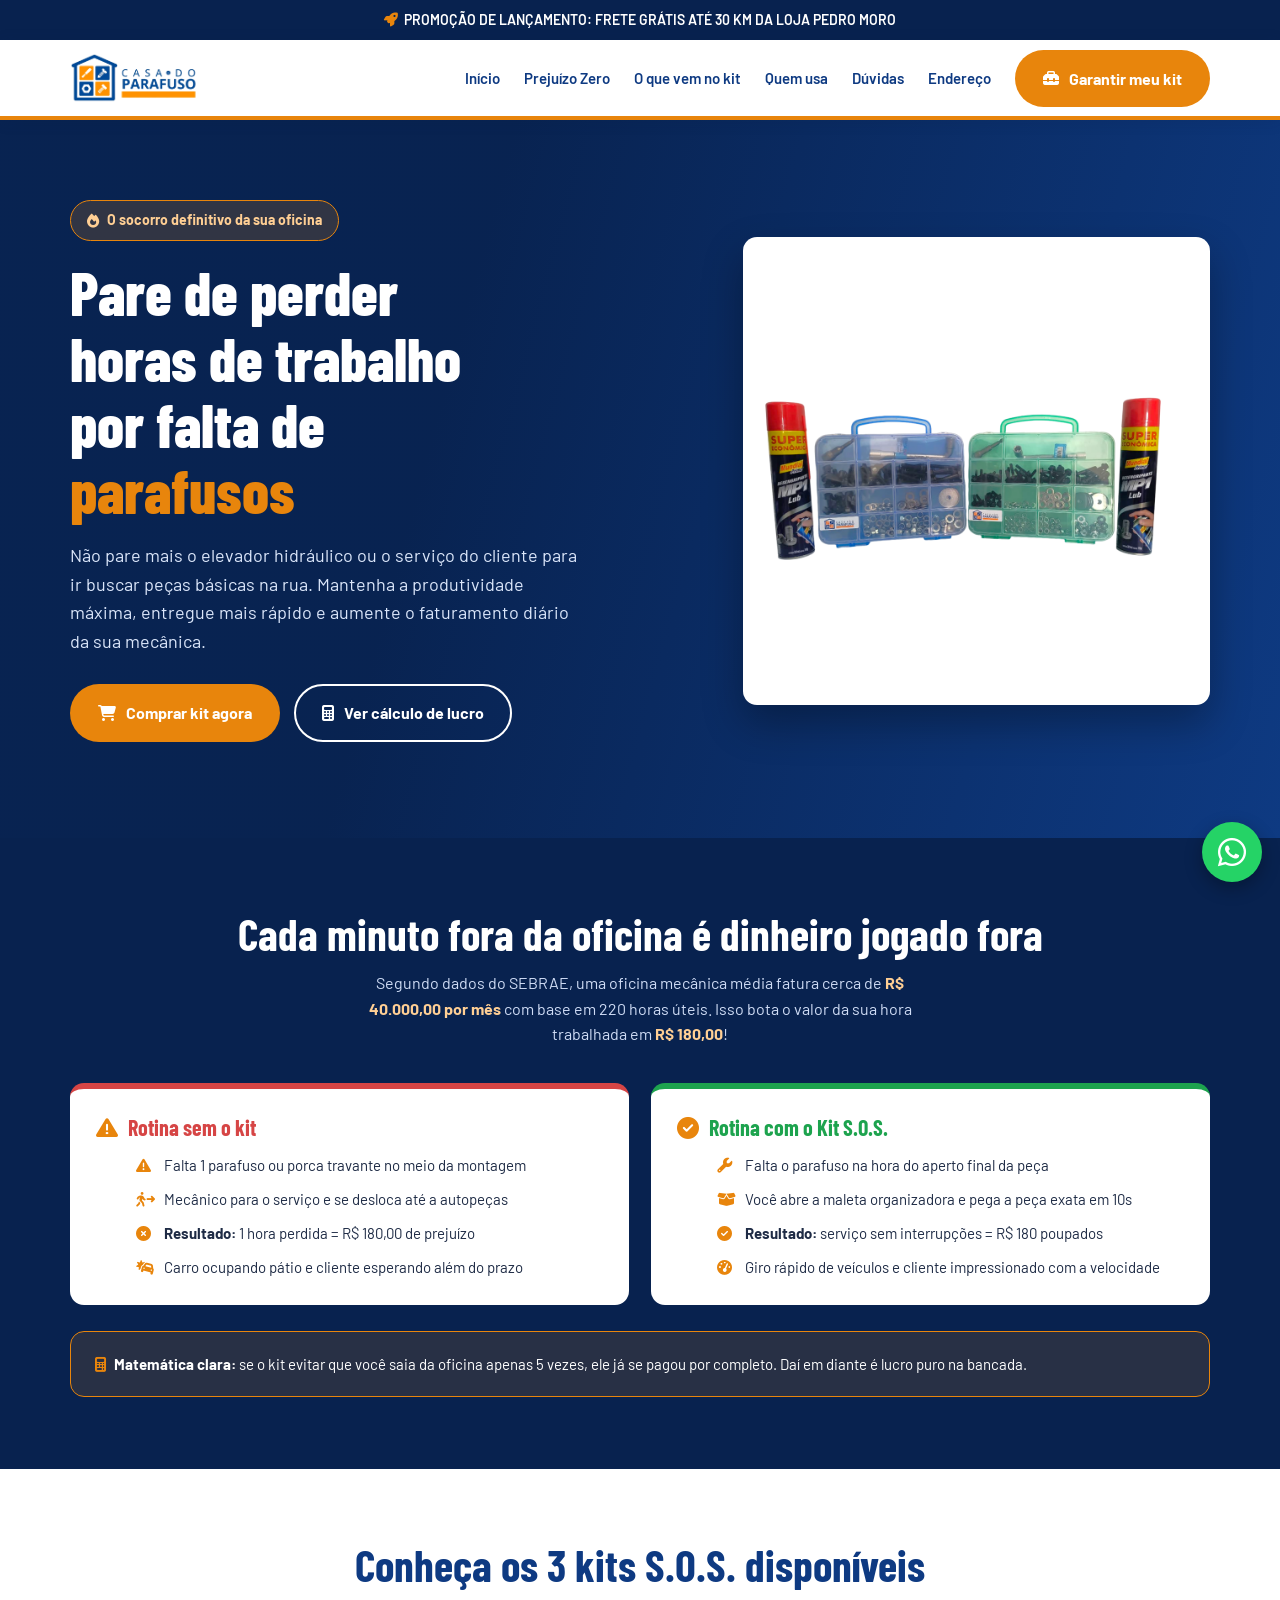
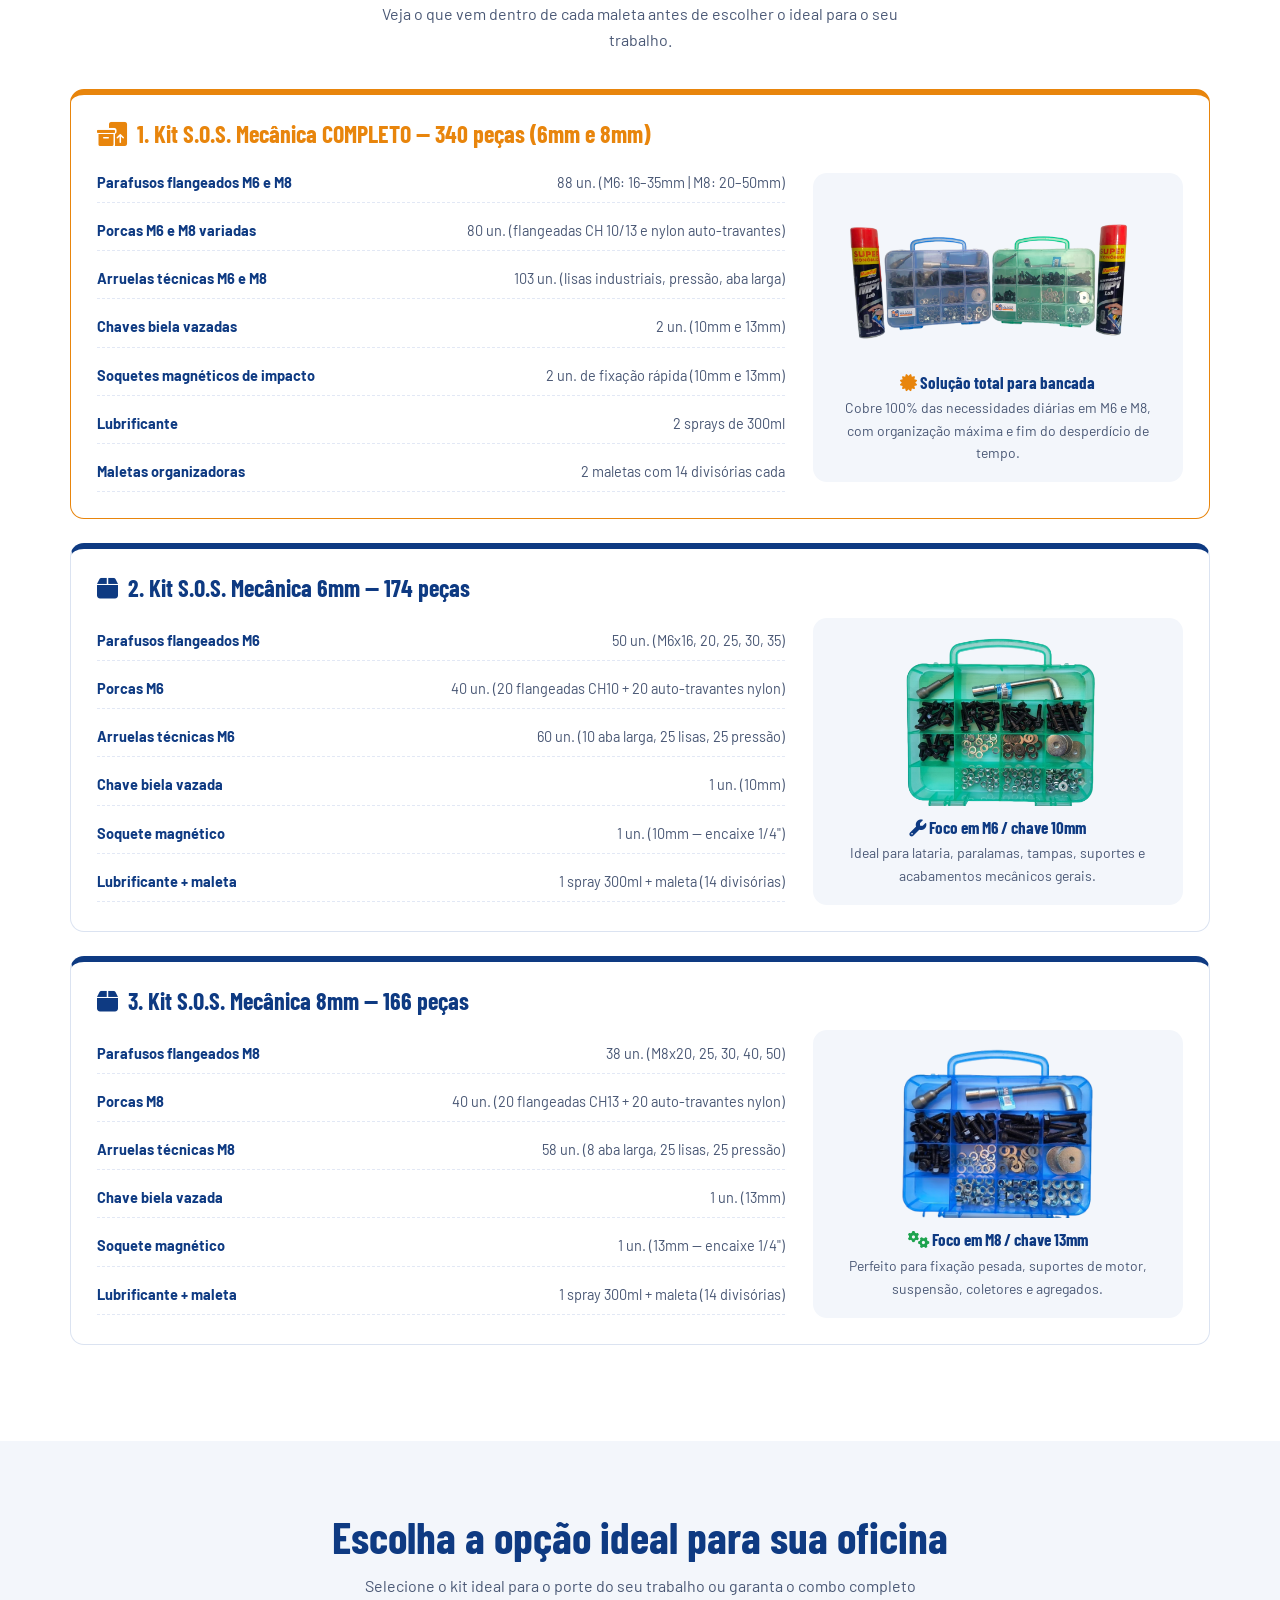
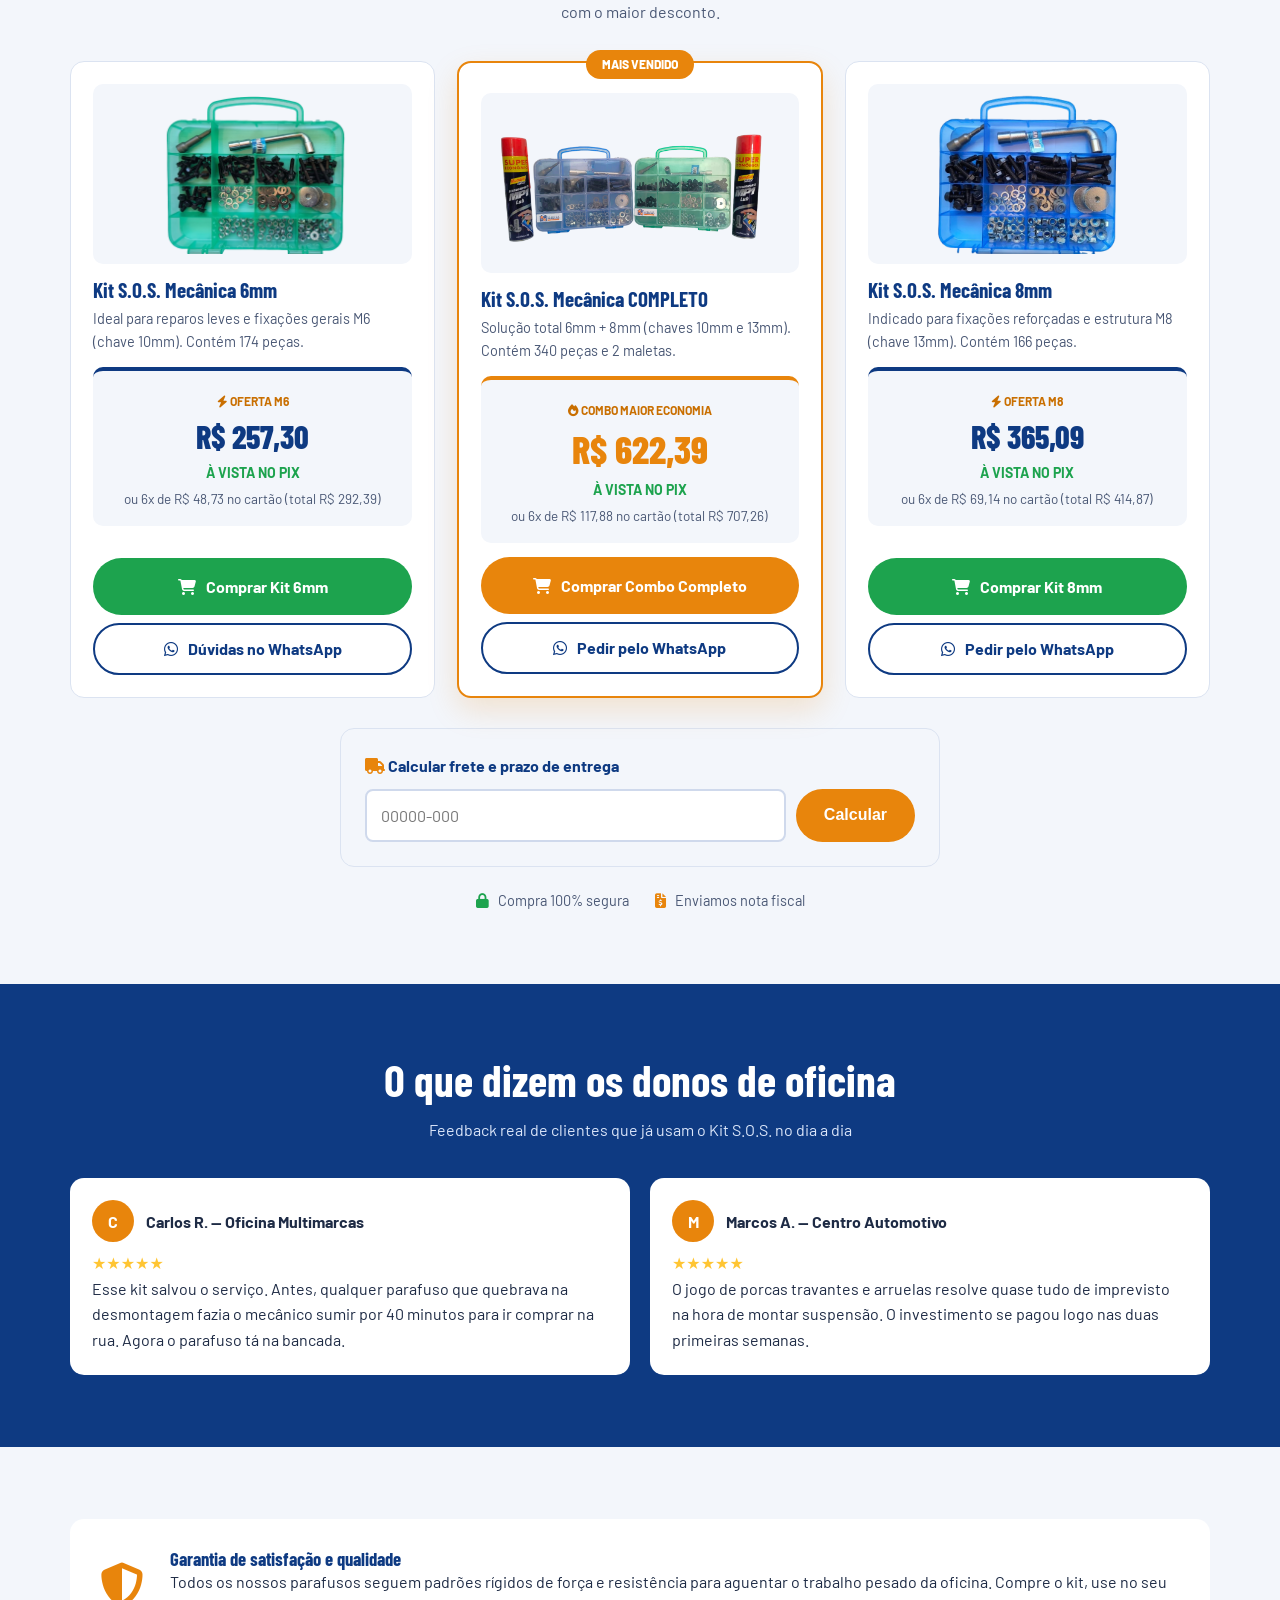
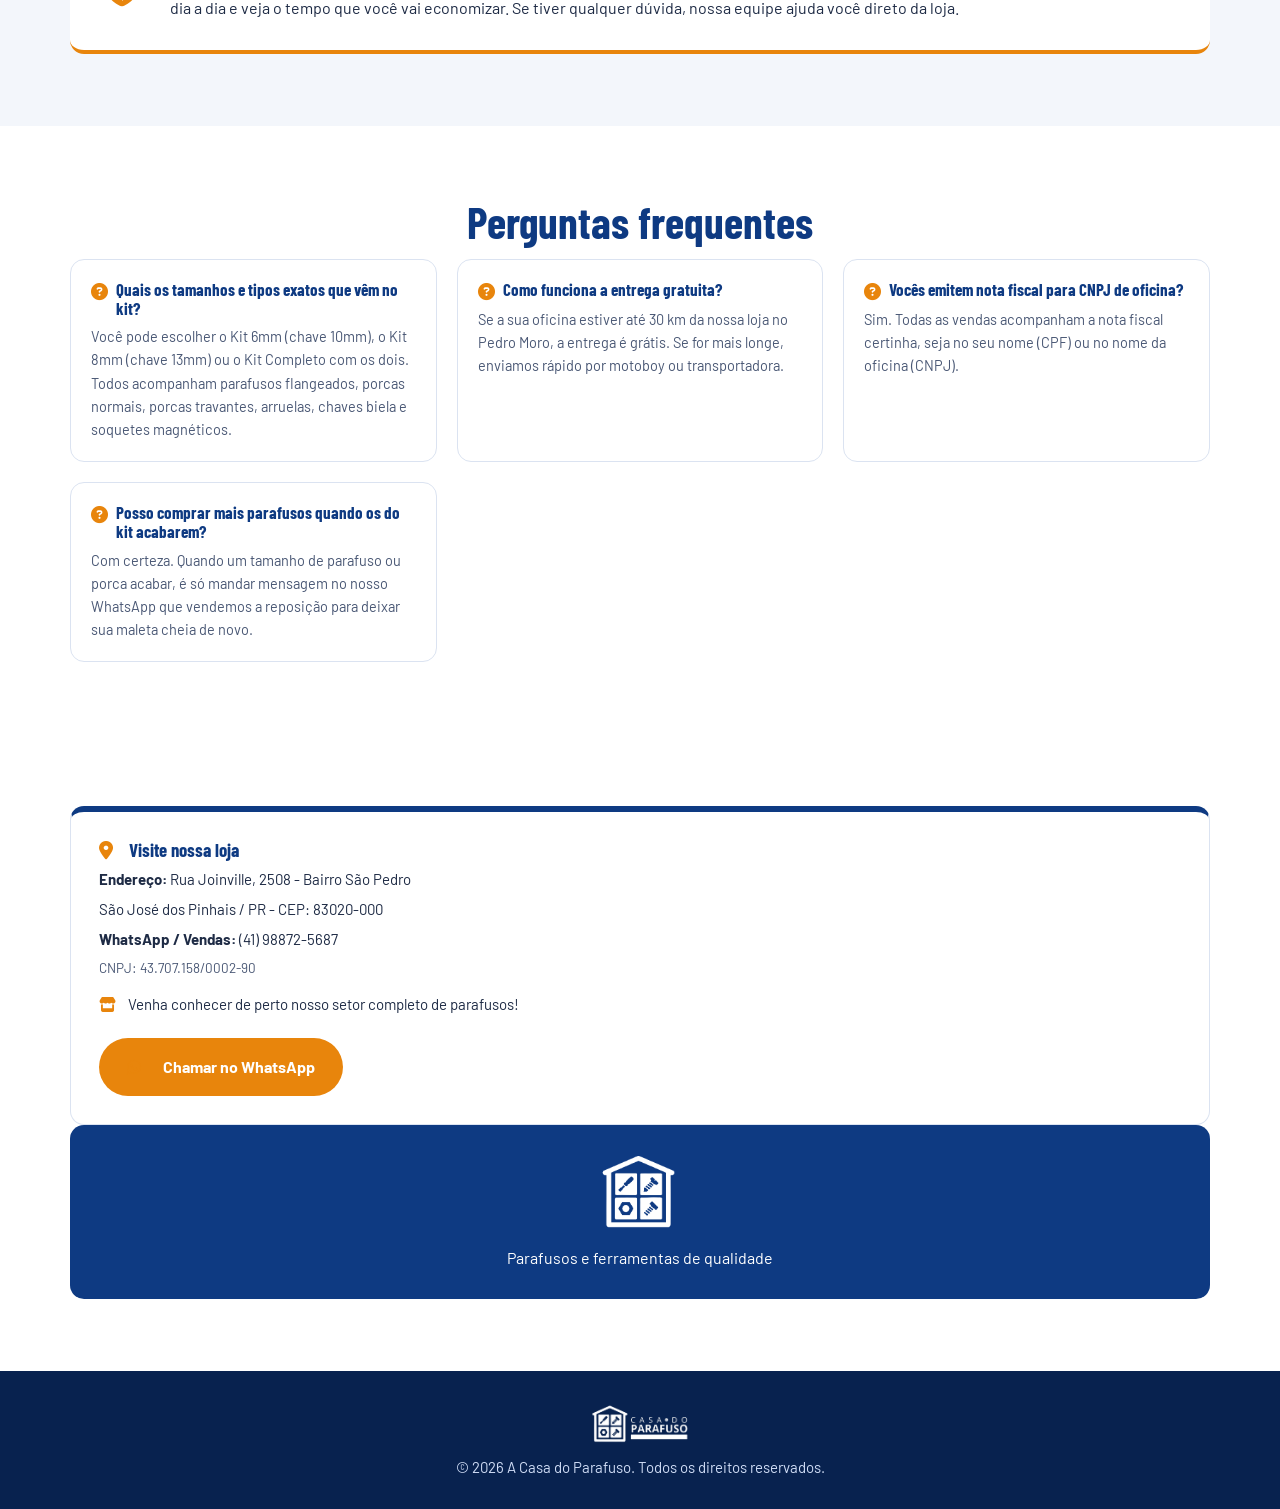
==== commit 9481ba51: "Replace text logos with image logos Updated logo elements in header and footer for better branding." ====
--- a/KIT-S.O.S/index.html
+++ b/KIT-S.O.S/index.html
@@ -36,8 +36,8 @@
 /* Cabeçalho */
 header{position:sticky;top:0;z-index:50;background:#fff;border-bottom:4px solid var(--laranja);box-shadow:0 2px 14px rgba(8,34,79,.12)}
 .bar{display:flex;align-items:center;gap:20px;height:76px}
-.bar .logo{font-family:'Barlow Condensed',sans-serif;font-weight:800;font-size:26px;color:var(--azul);text-decoration:none;letter-spacing:.3px}
-.bar .logo span{color:var(--laranja)}
+.bar .logo{display:flex;align-items:center;text-decoration:none}
+.bar .logo img{height:50px;width:auto}
 nav{margin-left:auto;display:flex;gap:24px;align-items:center}
 nav a{text-decoration:none;font-weight:600;color:var(--azul);font-size:15px}nav a:hover{color:var(--laranja)}
 .menu-btn{display:none;background:none;border:0;font-size:26px;color:var(--azul);cursor:pointer;margin-left:auto}
@@ -129,12 +129,10 @@
 .cinfo p{margin:6px 0;font-size:15px}
 .cinfo i{color:var(--laranja);margin-right:8px;width:18px}
 .clogo{background:var(--azul);border-radius:var(--raio);display:grid;place-items:center;color:#fff;padding:28px;text-align:center}
-.clogo .lg{font-family:'Barlow Condensed',sans-serif;font-weight:800;font-size:32px;margin-bottom:8px}
-.clogo .lg span{color:var(--laranja)}
+.clogo img{height:78px;width:auto;margin:0 auto 14px;filter:brightness(0) invert(1)}
 /* Rodapé */
 footer{background:var(--azul-esc);color:#cfdcf5;padding:30px 0;font-size:15px;text-align:center}
-footer .lg{font-family:'Barlow Condensed',sans-serif;font-weight:800;font-size:22px;color:#fff;margin-bottom:8px}
-footer .lg span{color:var(--laranja)}
+footer img{height:44px;width:auto;margin:0 auto 10px}
 .zap{position:fixed;right:18px;bottom:calc(18px + env(safe-area-inset-bottom,0px));z-index:60;width:60px;height:60px;border-radius:50%;background:#25D366;color:#fff;display:grid;place-items:center;font-size:32px;box-shadow:0 6px 18px rgba(0,0,0,.3);text-decoration:none}
 @media(max-width:900px){
  .menu-btn{display:block}
@@ -154,7 +152,7 @@
 
 <header>
  <div class="wrap bar">
-  <a class="logo" href="#topo">Casa do <span>Parafuso</span></a>
+  <a class="logo" href="#topo"><img src="CDP-LOGO2.png" alt="A Casa do Parafuso"></a>
   <button class="menu-btn" aria-label="Abrir menu" aria-expanded="false"><i class="fa-solid fa-bars"></i></button>
   <nav id="menu">
    <a href="#inicio">Início</a><a href="#calculo">Prejuízo Zero</a><a href="#conteudo">O que vem no kit</a>
@@ -392,7 +390,7 @@
   <a class="btn btn-o" href="https://wa.me/5541988725687" target="_blank" rel="noopener" style="margin-top:16px"><i class="fa-brands fa-whatsapp"></i>Chamar no WhatsApp</a>
  </div>
  <div class="clogo">
-  <div class="lg">Casa do <span>Parafuso</span></div>
+  <img src="CDP-LOGO.png" alt="A Casa do Parafuso">
   <p>Parafusos e ferramentas de qualidade</p>
  </div>
 </div></section>
@@ -400,7 +398,7 @@
 
 <footer>
  <div class="wrap">
-  <div class="lg">Casa do <span>Parafuso</span></div>
+  <img src="CDP-LOGO-BRANCA.png" alt="A Casa do Parafuso">
   <p>© 2026 A Casa do Parafuso. Todos os direitos reservados.</p>
  </div>
 </footer>
